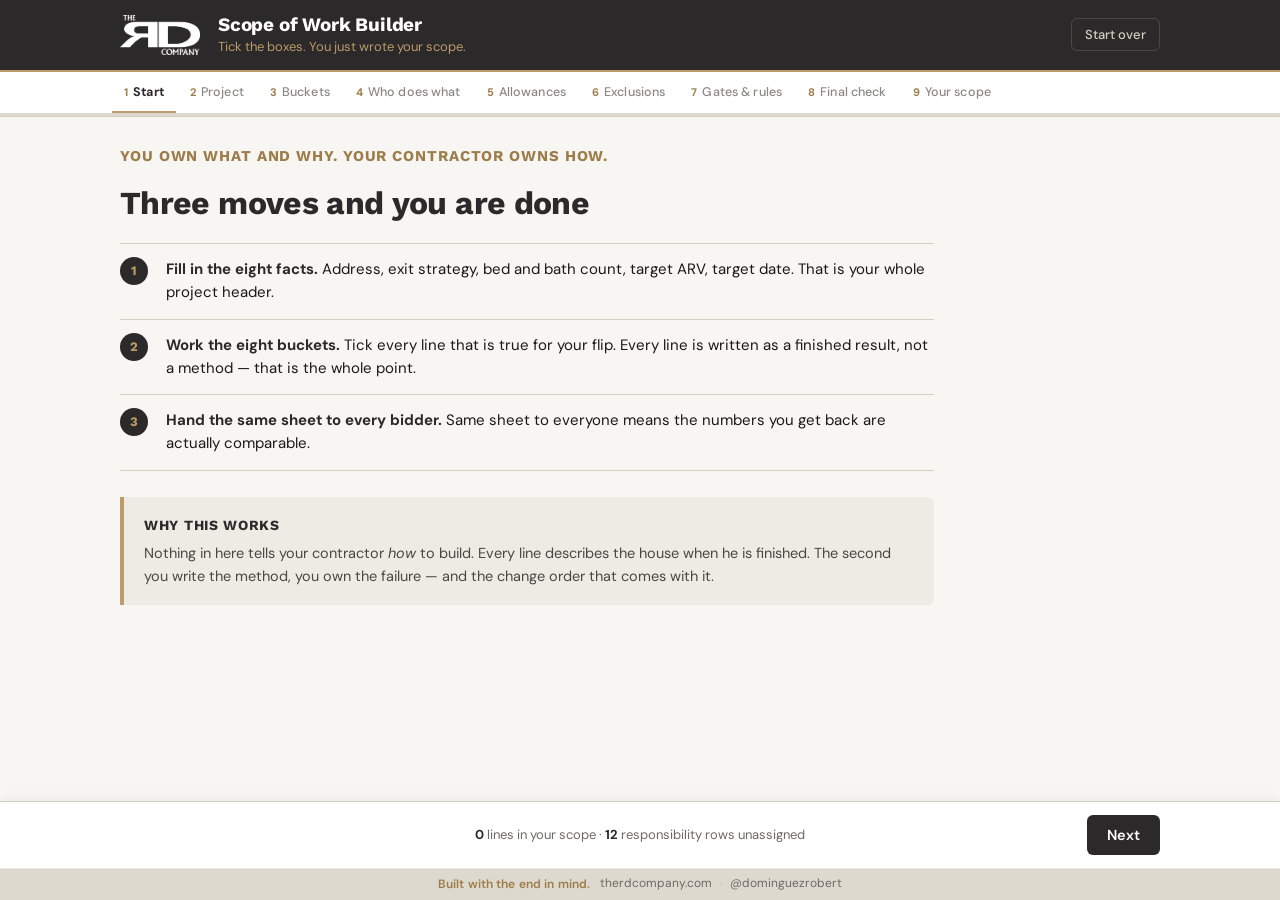
==== standalone.html @ a58441e7 "Scope of Work Builder - free checkbox scoping tool for investors" ====
<!doctype html>
<html lang="en">
<head>
<meta charset="utf-8">
<meta name="viewport" content="width=device-width, initial-scale=1">
<title>Scope of Work Builder — RD Contracting Solutions</title>
<meta name="description" content="Tick the boxes. You just wrote your scope of work. A pocket tool for real estate investors from Robert Dominguez, RD Contracting Solutions, LLC.">
<link rel="icon" href="[data-uri]">
<link rel="preconnect" href="https://fonts.googleapis.com">
<link rel="preconnect" href="https://fonts.gstatic.com" crossorigin>
<link href="https://fonts.googleapis.com/css2?family=DM+Sans:wght@400;500;600;700&family=Work+Sans:wght@600;700&display=swap" rel="stylesheet">
<style>
:root{
  --slate:#2B292A; --tan:#BB9B69; --tan-dk:#9C7D4A; --mortar:#D2D0BF;
  --iron:#1A1918; --lime:#DDD9CE; --conc:#EDEBE4; --paper:#F7F6F2; --white:#fff;
  --f-head:"Work Sans",-apple-system,Segoe UI,sans-serif;
  --f-body:"DM Sans",-apple-system,Segoe UI,sans-serif;
  --shadow:0 1px 2px rgba(43,41,42,.06),0 8px 24px rgba(43,41,42,.06);
}
*{box-sizing:border-box;margin:0;padding:0}
html{-webkit-text-size-adjust:100%}
body{
  font-family:var(--f-body);background:var(--paper);color:var(--iron);
  font-size:16px;line-height:1.55;padding-bottom:118px;
}
button{font-family:inherit;font-size:inherit;cursor:pointer;border:0}

/* ---------- top bar ---------- */
.topbar{background:var(--slate);position:sticky;top:0;z-index:40}
.topbar-in{
  max-width:1080px;margin:0 auto;padding:14px 20px;
  display:flex;align-items:center;gap:18px;
}
.brandmark{height:40px;width:auto;display:block;flex:none}
.topbar-t{flex:1;min-width:0}
.topbar-t h1{
  font-family:var(--f-head);font-weight:700;color:var(--white);
  font-size:19px;line-height:1.2;letter-spacing:-.01em;
}
.topbar-t p{color:var(--tan);font-size:13px;line-height:1.3;margin-top:2px}
.goldrule{height:2px;background:var(--tan)}
.ghost{
  background:transparent;color:var(--mortar);border:1px solid #4a4748;
  padding:7px 13px;border-radius:6px;font-size:13px;font-weight:500;flex:none;
}
.ghost:hover{color:var(--white);border-color:var(--tan)}

/* ---------- step rail ---------- */
.steprail{background:var(--white);border-bottom:1px solid var(--mortar);position:sticky;top:71px;z-index:30}
.steprail-in{
  max-width:1080px;margin:0 auto;padding:0 12px;display:flex;gap:2px;
  overflow-x:auto;scrollbar-width:none;
}
.steprail-in::-webkit-scrollbar{display:none}
.stepbtn{
  background:transparent;color:#8a8783;padding:12px 12px 11px;font-size:12.5px;
  font-weight:500;white-space:nowrap;border-bottom:2px solid transparent;
  letter-spacing:.01em;
}
.stepbtn:hover{color:var(--slate)}
.stepbtn[aria-current="true"]{color:var(--slate);font-weight:700;border-bottom-color:var(--tan)}
.stepbtn .dot{color:var(--tan-dk);font-weight:700;margin-right:5px;font-size:11px}
.stepbtn.done .dot::after{content:"\2713"}
.stepbtn.done .dot span{display:none}
.bar{height:3px;background:var(--lime)}
.bar span{display:block;height:100%;background:var(--tan);width:0;transition:width .28s ease}

/* ---------- layout ---------- */
main{max-width:1080px;margin:0 auto;padding:28px 20px 40px}
.step{display:none}
.step.on{display:block;animation:fade .22s ease}
@keyframes fade{from{opacity:0;transform:translateY(4px)}to{opacity:1;transform:none}}

.stitle{
  font-family:var(--f-head);font-weight:700;font-size:26px;line-height:1.15;
  color:var(--slate);letter-spacing:-.015em;
}
.stitle.mt{margin-top:38px}
.sub{color:#6d6a66;font-size:14.5px;margin:6px 0 20px;max-width:70ch}

/* ---------- step 0 ---------- */
.lede{max-width:74ch}
.rule{
  font-family:var(--f-head);font-weight:700;font-size:15px;color:var(--tan-dk);
  text-transform:uppercase;letter-spacing:.06em;margin-bottom:18px;
}
.lede h2{font-family:var(--f-head);font-weight:700;font-size:32px;color:var(--slate);letter-spacing:-.02em;line-height:1.1}
.howto{list-style:none;counter-reset:h;margin:22px 0 0}
.howto li{
  counter-increment:h;position:relative;padding:14px 0 14px 46px;
  border-top:1px solid var(--mortar);font-size:15px;
}
.howto li:last-child{border-bottom:1px solid var(--mortar)}
.howto li::before{
  content:counter(h);position:absolute;left:0;top:13px;
  width:28px;height:28px;border-radius:50%;background:var(--slate);color:var(--tan);
  font-family:var(--f-head);font-weight:700;font-size:13px;
  display:flex;align-items:center;justify-content:center;
}
.howto strong{color:var(--slate);font-weight:700}
.warnbox{background:var(--conc);border-left:4px solid var(--tan);padding:18px 20px;margin-top:26px;border-radius:0 6px 6px 0}
.warnbox h3{font-family:var(--f-head);font-size:14px;text-transform:uppercase;letter-spacing:.05em;color:var(--slate);margin-bottom:6px}
.warnbox p{font-size:14.5px;color:#4a4744}

/* ---------- fields ---------- */
.fields{display:grid;grid-template-columns:repeat(2,1fr);gap:14px 20px;max-width:760px}
.f{display:flex;flex-direction:column;gap:5px}
.f.wide{grid-column:1/-1}
.f label{font-size:12px;font-weight:600;text-transform:uppercase;letter-spacing:.05em;color:#6d6a66}
.f input,.f select{
  font-family:var(--f-body);font-size:15px;padding:10px 12px;
  border:1px solid var(--mortar);border-radius:6px;background:var(--white);color:var(--iron);
}
.f input:focus,.f select:focus{outline:2px solid var(--tan);outline-offset:-1px;border-color:var(--tan)}

/* ---------- buckets ---------- */
.bkt{background:var(--white);border:1px solid var(--mortar);border-radius:8px;margin-bottom:14px;overflow:hidden;box-shadow:var(--shadow)}
.bkt-h{
  display:flex;align-items:center;gap:12px;width:100%;
  background:var(--slate);color:var(--white);padding:13px 16px;text-align:left;
}
.bkt-h:hover{background:#383637}
.bkt-n{
  font-family:var(--f-head);font-weight:700;font-size:11px;color:var(--slate);
  background:var(--tan);width:24px;height:24px;border-radius:4px;flex:none;
  display:flex;align-items:center;justify-content:center;
}
.bkt-name{font-family:var(--f-head);font-weight:700;font-size:15.5px;flex:1;letter-spacing:-.005em}
.bkt-tally{font-size:12.5px;color:var(--mortar);font-variant-numeric:tabular-nums;flex:none}
.bkt-tally.has{color:var(--tan)}
.chev{color:var(--mortar);flex:none;transition:transform .2s;font-size:11px}
.bkt.open .chev{transform:rotate(180deg)}
.bkt-b{display:none;padding:0}
.bkt.open .bkt-b{display:block}
.bkt-hint{
  font-size:13px;color:var(--tan-dk);padding:11px 16px;background:var(--conc);
  border-bottom:1px solid var(--mortar);
}
.bkt-tools{display:flex;gap:8px;padding:10px 16px;border-bottom:1px solid var(--lime)}
.tinybtn{background:var(--paper);border:1px solid var(--mortar);color:#5f5c58;font-size:12px;font-weight:500;padding:5px 10px;border-radius:5px}
.tinybtn:hover{border-color:var(--tan-dk);color:var(--slate)}

/* ---------- tick rows ---------- */
.tick{
  display:flex;align-items:flex-start;gap:12px;padding:11px 16px;cursor:pointer;
  border-bottom:1px solid var(--lime);font-size:14.5px;line-height:1.45;
}
.tick:last-child{border-bottom:0}
.tick:nth-child(even){background:#faf9f6}
.tick:hover{background:var(--conc)}
.tick input{
  appearance:none;-webkit-appearance:none;flex:none;
  width:19px;height:19px;border:1.5px solid #9d9a95;border-radius:4px;
  background:var(--white);margin-top:1px;cursor:pointer;position:relative;
}
.tick input:checked{background:var(--slate);border-color:var(--slate)}
.tick input:checked::after{
  content:"";position:absolute;left:5px;top:2px;width:6px;height:11px;
  border:solid var(--tan);border-width:0 2px 2px 0;transform:rotate(42deg);
}
.tick input:focus-visible{outline:2px solid var(--tan);outline-offset:2px}
.tick span{flex:1}
.tick input:checked+span{color:var(--slate);font-weight:500}

/* ---------- own lines ---------- */
.own{display:flex;gap:8px;padding:12px 16px;background:var(--conc);border-top:1px solid var(--mortar)}
.own input{
  flex:1;font-family:var(--f-body);font-size:14px;padding:9px 11px;
  border:1px solid var(--mortar);border-radius:5px;background:var(--white);
}
.own input:focus{outline:2px solid var(--tan);outline-offset:-1px}
.own button{background:var(--slate);color:var(--white);font-size:13px;font-weight:600;padding:9px 15px;border-radius:5px}
.own button:hover{background:var(--tan-dk)}
.custom{display:flex;align-items:center;gap:10px;padding:10px 16px;border-bottom:1px solid var(--lime);font-size:14.5px;background:#fdfcfa}
.custom .mark{color:var(--tan-dk);font-weight:700;flex:none}
.custom span{flex:1}
.custom button{background:transparent;color:#a09d98;font-size:16px;line-height:1;padding:4px 8px}
.custom button:hover{color:#a12c7b}

/* ---------- card sections ---------- */
.card{background:var(--white);border:1px solid var(--mortar);border-radius:8px;overflow:hidden;box-shadow:var(--shadow)}
.card+.card{margin-top:14px}

/* responsibility */
.rtable{width:100%;border-collapse:collapse;font-size:14px}
.rtable th{
  background:var(--slate);color:var(--white);font-family:var(--f-head);font-weight:600;
  font-size:11px;text-transform:uppercase;letter-spacing:.05em;padding:10px 8px;text-align:center;
}
.rtable th:first-child{text-align:left;padding-left:16px}
.rtable td{border-bottom:1px solid var(--lime);padding:9px 8px;text-align:center}
.rtable td:first-child{text-align:left;padding-left:16px;line-height:1.4}
.rtable tr:nth-child(even) td{background:#faf9f6}
.rtable tr:hover td{background:var(--conc)}
.rtable input{
  appearance:none;-webkit-appearance:none;width:18px;height:18px;
  border:1.5px solid #9d9a95;border-radius:50%;background:var(--white);cursor:pointer;position:relative;
}
.rtable input:checked{border-color:var(--slate);border-width:5px}
.rtable input:focus-visible{outline:2px solid var(--tan);outline-offset:2px}
.rtable td.unset{box-shadow:inset 3px 0 0 var(--tan)}

/* allowances */
.arow{display:flex;align-items:center;gap:12px;padding:11px 16px;border-bottom:1px solid var(--lime);font-size:14.5px}
.arow:last-child{border-bottom:0}
.arow:nth-child(even){background:#faf9f6}
.arow label{display:flex;align-items:center;gap:12px;flex:1;cursor:pointer}
.arow input[type=checkbox]{
  appearance:none;-webkit-appearance:none;flex:none;width:19px;height:19px;
  border:1.5px solid #9d9a95;border-radius:4px;background:var(--white);cursor:pointer;position:relative;
}
.arow input[type=checkbox]:checked{background:var(--slate);border-color:var(--slate)}
.arow input[type=checkbox]:checked::after{
  content:"";position:absolute;left:5px;top:2px;width:6px;height:11px;
  border:solid var(--tan);border-width:0 2px 2px 0;transform:rotate(42deg);
}
.money{display:flex;align-items:center;gap:4px;flex:none;color:#8a8783;font-size:14px}
.money input{
  width:104px;font-family:var(--f-body);font-size:14px;padding:7px 9px;text-align:right;
  border:1px solid var(--mortar);border-radius:5px;font-variant-numeric:tabular-nums;background:var(--white);
}
.money input:disabled{background:var(--conc);border-color:var(--lime)}
.money input:focus{outline:2px solid var(--tan);outline-offset:-1px}

/* gates */
.grow{display:flex;align-items:center;gap:12px;padding:12px 16px;border-bottom:1px solid var(--lime);font-size:14.5px}
.grow:last-child{border-bottom:0}
.grow:nth-child(even){background:#faf9f6}
.grow label{display:flex;align-items:center;gap:12px;flex:1;cursor:pointer;line-height:1.4}
.gcode{
  font-family:var(--f-head);font-weight:700;font-size:11px;color:var(--white);background:var(--tan-dk);
  padding:3px 7px;border-radius:4px;flex:none;letter-spacing:.03em;
}
.grow input[type=checkbox]{
  appearance:none;-webkit-appearance:none;flex:none;width:19px;height:19px;
  border:1.5px solid #9d9a95;border-radius:4px;background:var(--white);cursor:pointer;position:relative;
}
.grow input[type=checkbox]:checked{background:var(--slate);border-color:var(--slate)}
.grow input[type=checkbox]:checked::after{
  content:"";position:absolute;left:5px;top:2px;width:6px;height:11px;
  border:solid var(--tan);border-width:0 2px 2px 0;transform:rotate(42deg);
}
.pct{display:flex;align-items:center;gap:4px;flex:none;color:#8a8783;font-size:14px}
.pct input{
  width:62px;font-family:var(--f-body);font-size:14px;padding:7px 9px;text-align:right;
  border:1px solid var(--mortar);border-radius:5px;font-variant-numeric:tabular-nums;background:var(--white);
}
.pct input:disabled{background:var(--conc);border-color:var(--lime)}
.pct input:focus{outline:2px solid var(--tan);outline-offset:-1px}
.pcttotal{
  display:flex;justify-content:space-between;align-items:center;
  background:var(--slate);color:var(--white);padding:12px 16px;font-size:14px;
}
.pcttotal b{font-family:var(--f-head);font-size:17px;color:var(--tan);font-variant-numeric:tabular-nums}
.pcttotal.bad b{color:#E39A9A}

/* selfcheck */
.sc{display:flex;gap:14px;padding:14px 16px;border-bottom:1px solid var(--lime);cursor:pointer;font-size:14.5px;line-height:1.45}
.sc:last-child{border-bottom:0}
.sc:nth-child(even){background:#faf9f6}
.sc:hover{background:var(--conc)}
.sc input{
  appearance:none;-webkit-appearance:none;flex:none;width:19px;height:19px;margin-top:1px;
  border:1.5px solid #9d9a95;border-radius:4px;background:var(--white);cursor:pointer;position:relative;
}
.sc input:checked{background:var(--slate);border-color:var(--slate)}
.sc input:checked::after{
  content:"";position:absolute;left:5px;top:2px;width:6px;height:11px;
  border:solid var(--tan);border-width:0 2px 2px 0;transform:rotate(42deg);
}
.sc .num{font-family:var(--f-head);font-weight:700;color:var(--tan-dk);flex:none;width:14px}

/* hint strip */
.hintstrip{background:var(--conc);border-left:4px solid var(--tan-dk);padding:13px 16px;font-size:14px;color:#4a4744;margin-bottom:18px;border-radius:0 6px 6px 0;max-width:80ch}

/* ---------- output ---------- */
.actions{display:flex;flex-wrap:wrap;gap:10px;align-items:center;margin-bottom:22px}
.primary{background:var(--slate);color:var(--white);font-weight:600;font-size:14.5px;padding:11px 20px;border-radius:6px}
.primary:hover{background:var(--tan-dk)}
.secondary{background:var(--white);color:var(--slate);border:1px solid var(--mortar);font-weight:600;font-size:14.5px;padding:11px 18px;border-radius:6px}
.secondary:hover{border-color:var(--tan-dk)}
.copied{color:var(--tan-dk);font-size:13.5px;font-weight:600}
.output{
  background:var(--white);border:1px solid var(--mortar);border-radius:8px;
  padding:34px 38px;box-shadow:var(--shadow);
}
.output h3{
  font-family:var(--f-head);font-weight:700;font-size:12px;text-transform:uppercase;
  letter-spacing:.07em;color:var(--white);background:var(--slate);
  padding:8px 12px;margin:30px 0 12px;border-radius:4px;
}
.output h3:first-child{margin-top:0}
.output h4{font-family:var(--f-head);font-weight:700;font-size:14px;color:var(--tan-dk);margin:18px 0 6px;letter-spacing:.01em}
.output ul{list-style:none;margin:0}
.output li{padding:5px 0 5px 20px;position:relative;font-size:14.5px;line-height:1.5;border-bottom:1px solid var(--conc)}
.output li::before{content:"\2713";position:absolute;left:0;color:var(--tan-dk);font-weight:700;font-size:12px}
.output .meta{display:grid;grid-template-columns:repeat(2,1fr);gap:6px 24px}
.output .meta div{font-size:14.5px;padding:5px 0;border-bottom:1px solid var(--conc)}
.output .meta b{color:#6d6a66;font-weight:600;font-size:12px;text-transform:uppercase;letter-spacing:.04em;display:block}
.output .empty{color:#a09d98;font-style:normal;font-size:14px;padding:6px 0}
.docfoot{margin-top:34px;padding-top:14px;border-top:1px solid var(--mortar);font-size:12px;color:#8a8783;text-align:center}
.docfoot .tag{font-family:var(--f-head);font-weight:700;color:var(--slate);font-size:13px;display:block;margin-bottom:4px}

/* coaching block on the finished scope */
.doccta{
  margin-top:18px;padding:14px 16px;background:var(--conc);border-radius:6px;
  display:flex;align-items:center;gap:14px;
}
.doccta img{width:74px;height:74px;flex:0 0 74px;display:block}
.doccta-t{display:flex;flex-direction:column;gap:2px;min-width:0}
.doccta-t b{font-family:var(--f-head);font-size:13px;color:var(--slate)}
.doccta-t span{font-size:11.5px;color:#6d6a66;line-height:1.4}

/* ---------- nav ---------- */
.navbar{
  position:fixed;bottom:0;left:0;right:0;background:var(--white);
  border-top:1px solid var(--mortar);z-index:40;box-shadow:0 -2px 12px rgba(43,41,42,.06);
}
.navbar-in{max-width:1080px;margin:0 auto;padding:12px 20px;display:flex;align-items:center;gap:14px}
.count{flex:1;text-align:center;font-size:13px;color:#6d6a66;font-variant-numeric:tabular-nums}
.count b{color:var(--slate);font-weight:700}

/* quiet coaching call-to-action strip */
.ctabar{border-top:1px solid var(--conc);background:var(--lime)}
.ctabar-in{
  max-width:1080px;margin:0 auto;padding:7px 20px;
  display:flex;align-items:center;justify-content:center;gap:10px;
  font-size:12px;line-height:1.3;
}
.cta-tag{color:var(--tan-dk);font-weight:600;letter-spacing:.01em}
.cta-links{display:flex;align-items:center;gap:8px;white-space:nowrap}
.cta-links a{color:#6d6a66;text-decoration:none;border-bottom:1px solid transparent;transition:color .15s,border-color .15s}
.cta-links a:hover,.cta-links a:focus-visible{color:var(--slate);border-bottom-color:var(--tan)}
.cta-dot{color:#b3b0aa}

/* ---------- mobile ---------- */
@media(max-width:720px){
  body{font-size:15px;padding-bottom:126px}
  .ctabar-in{flex-direction:column;gap:2px;padding:6px 14px;font-size:11.5px;text-align:center}
  .cta-links{gap:7px}
  .topbar-in{padding:11px 14px;gap:12px}
  .brandmark{height:32px}
  .topbar-t h1{font-size:16px}
  .topbar-t p{font-size:11.5px}
  .ghost{padding:6px 10px;font-size:12px}
  .steprail{top:60px}
  main{padding:20px 14px 32px}
  .stitle{font-size:21px}
  .lede h2{font-size:24px}
  .fields{grid-template-columns:1fr}
  .output{padding:20px 18px}
  .output .meta{grid-template-columns:1fr}
  .arow,.grow{flex-wrap:wrap}
  .money,.pct{margin-left:31px}
  .rtable{font-size:13px}
  .rtable th{font-size:10px;padding:8px 4px}
  .rtable th:first-child,.rtable td:first-child{padding-left:12px}
  .rtable td{padding:8px 4px}
  .navbar-in{padding:10px 14px}
  .primary,.secondary{padding:11px 16px;font-size:14px}
}

/* ---------- print ---------- */
#printdoc{display:none}
@media print{
  @page{size:letter;margin:0.6in 0.7in}
  body{background:#fff;padding:0;font-size:10.5pt}
  .topbar,.steprail,.navbar,main{display:none!important}
  #printdoc{display:block}
  .p-head{background:var(--slate)!important;-webkit-print-color-adjust:exact;print-color-adjust:exact;padding:12pt;text-align:center}
  .p-head img{height:34pt}
  .p-rule{height:2pt;background:var(--tan)!important;-webkit-print-color-adjust:exact;print-color-adjust:exact;margin-bottom:14pt}
  #printdoc h1{font-family:var(--f-head);font-size:19pt;color:var(--slate);letter-spacing:-.01em}
  #printdoc .p-sub{color:var(--tan-dk);font-size:10pt;margin-bottom:2pt}
  #printdoc .p-rulel{font-family:var(--f-head);font-size:9.5pt;color:var(--slate);font-weight:700;margin-bottom:12pt}
  #printdoc h3{
    background:var(--slate)!important;color:#fff!important;-webkit-print-color-adjust:exact;print-color-adjust:exact;
    font-family:var(--f-head);font-size:9.5pt;text-transform:uppercase;letter-spacing:.06em;
    padding:5pt 8pt;margin:14pt 0 7pt;page-break-after:avoid;break-after:avoid;
  }
  #printdoc h4{font-family:var(--f-head);font-size:10pt;color:var(--tan-dk);margin:9pt 0 3pt;page-break-after:avoid;break-after:avoid}
  #printdoc ul{list-style:none;margin:0}
  #printdoc li{padding:2.4pt 0 2.4pt 13pt;position:relative;font-size:10pt;line-height:1.4;border-bottom:.5pt solid var(--conc);page-break-inside:avoid;break-inside:avoid}
  #printdoc li::before{content:"\2713";position:absolute;left:0;color:var(--tan-dk);font-weight:700;font-size:8.5pt}
  #printdoc .meta{display:grid;grid-template-columns:1fr 1fr;gap:2pt 18pt}
  #printdoc .meta div{font-size:10pt;padding:2.4pt 0;border-bottom:.5pt solid var(--conc)}
  #printdoc .meta b{color:#6d6a66;font-weight:600;font-size:8pt;text-transform:uppercase;letter-spacing:.04em;display:block}
  #printdoc .empty{color:#8a8783;font-size:9.5pt}
  #printdoc .respout li em{font-size:8pt}
  #printdoc .docfoot{margin-top:18pt;padding-top:7pt;border-top:.5pt solid var(--mortar);font-size:8.5pt;color:#6d6a66;text-align:center}
  #printdoc .docfoot .tag{font-family:var(--f-head);font-weight:700;color:var(--slate);font-size:10pt;display:block;margin-bottom:2pt}
  #printdoc .doccta{
    margin-top:10pt;padding:8pt 10pt;background:var(--conc)!important;
    -webkit-print-color-adjust:exact;print-color-adjust:exact;border-radius:3pt;
    display:flex;align-items:center;gap:10pt;page-break-inside:avoid;break-inside:avoid;
  }
  #printdoc .doccta img{width:52pt;height:52pt;flex:0 0 52pt}
  #printdoc .doccta-t b{font-family:var(--f-head);font-size:9.5pt;color:var(--slate);display:block}
  #printdoc .doccta-t span{font-size:8pt;color:#6d6a66;display:block;line-height:1.35}
}

/* responsibility in assembled output */
.output .respout li,#printdoc .respout li{display:flex;gap:14px;align-items:baseline}
.output .respout li::before,#printdoc .respout li::before{content:"\2022"}
.output .respout li em,#printdoc .respout li em{
  margin-left:auto;font-style:normal;font-family:var(--f-head);font-weight:700;
  font-size:11px;letter-spacing:.05em;color:var(--tan-dk);flex:none;
}
.output .respout li.na em,#printdoc .respout li.na em{color:#A12C7B}

</style>
</head>
<body>

<header class="topbar">
  <div class="topbar-in">
    <img class="brandmark" src="[data-uri]" alt="The RD Company">
    <div class="topbar-t">
      <h1>Scope of Work Builder</h1>
      <p>Tick the boxes. You just wrote your scope.</p>
    </div>
    <button class="ghost" id="btn-reset" type="button" data-testid="button-reset">Start over</button>
  </div>
  <div class="goldrule"></div>
</header>

<nav class="steprail" aria-label="Steps">
  <div class="steprail-in" id="steprail"></div>
  <div class="bar"><span id="barfill"></span></div>
</nav>

<main id="main">

  <!-- STEP 0 -->
  <section class="step" data-step="0">
    <div class="lede">
      <p class="rule" id="the-rule"></p>
      <h2>Three moves and you are done</h2>
      <ol class="howto">
        <li><strong>Fill in the eight facts.</strong> Address, exit strategy, bed and bath count, target ARV, target date. That is your whole project header.</li>
        <li><strong>Work the eight buckets.</strong> Tick every line that is true for your flip. Every line is written as a finished result, not a method — that is the whole point.</li>
        <li><strong>Hand the same sheet to every bidder.</strong> Same sheet to everyone means the numbers you get back are actually comparable.</li>
      </ol>
      <div class="warnbox">
        <h3>Why this works</h3>
        <p>Nothing in here tells your contractor <em>how</em> to build. Every line describes the house when he is finished. The second you write the method, you own the failure — and the change order that comes with it.</p>
      </div>
    </div>
  </section>

  <!-- STEP 1 -->
  <section class="step" data-step="1">
    <h2 class="stitle">Your project</h2>
    <p class="sub">Eight facts. This is the header every bidder reads first.</p>
    <div class="fields" id="fields"></div>
  </section>

  <!-- STEP 2 -->
  <section class="step" data-step="2">
    <h2 class="stitle">The eight buckets</h2>
    <p class="sub">Tick every line that is true for your flip. Skip what does not apply. Add your own at the bottom of any bucket.</p>
    <div id="buckets"></div>
  </section>

  <!-- STEP 3 -->
  <section class="step" data-step="3">
    <h2 class="stitle">Who does what</h2>
    <p class="sub" id="resp-hint"></p>
    <div id="resp"></div>
  </section>

  <!-- STEP 4 -->
  <section class="step" data-step="4">
    <h2 class="stitle">Allowances</h2>
    <p class="sub" id="allow-hint"></p>
    <div id="allow"></div>
  </section>

  <!-- STEP 5 -->
  <section class="step" data-step="5">
    <h2 class="stitle">Your exclusions</h2>
    <p class="sub" id="excl-hint"></p>
    <div id="excl"></div>
  </section>

  <!-- STEP 6 -->
  <section class="step" data-step="6">
    <h2 class="stitle">Money gates</h2>
    <p class="sub" id="gate-hint"></p>
    <div id="gates"></div>
    <h2 class="stitle mt">The rules</h2>
    <p class="sub" id="rule-hint"></p>
    <div id="rules"></div>
  </section>

  <!-- STEP 7 -->
  <section class="step" data-step="7">
    <h2 class="stitle">Before you send this</h2>
    <p class="sub">Seven ways a scope of work loses money. Clear all seven before it leaves your desk.</p>
    <div id="selfcheck"></div>
  </section>

  <!-- STEP 8 -->
  <section class="step" data-step="8">
    <h2 class="stitle">Your scope of work</h2>
    <p class="sub">This is what you built. Print it, copy it, or download it — then send the same one to every bidder.</p>
    <div class="actions">
      <button class="primary" id="btn-print" type="button" data-testid="button-print">Print / Save as PDF</button>
      <button class="secondary" id="btn-copy" type="button" data-testid="button-copy">Copy text</button>
      <button class="secondary" id="btn-dl" type="button" data-testid="button-download">Download .txt</button>
      <span class="copied" id="copied" hidden>Copied</span>
    </div>
    <div id="output" class="output" data-testid="text-output"></div>
  </section>

</main>

<footer class="navbar">
  <div class="navbar-in">
    <button class="secondary" id="btn-back" type="button" data-testid="button-back">Back</button>
    <span class="count" id="count"></span>
    <button class="primary" id="btn-next" type="button" data-testid="button-next">Next</button>
  </div>
  <div class="ctabar">
    <div class="ctabar-in">
      <span class="cta-tag">Built with the end in mind.</span>
      <span class="cta-links">
        <a href="https://www.therdcompany.com" target="_blank" rel="noopener noreferrer" data-testid="link-website">therdcompany.com</a>
        <span class="cta-dot">&middot;</span>
        <a href="https://www.instagram.com/dominguezrobert" target="_blank" rel="noopener noreferrer" data-testid="link-instagram">@dominguezrobert</a>
      </span>
    </div>
  </div>
</footer>

<!-- print-only document -->
<div id="printdoc" aria-hidden="true"></div>

<script>
window.RD_CONTENT = {
  "brand": {
    "company": "RD Contracting Solutions, LLC",
    "license": "GC-LICENSE #0465440426",
    "owner": "Robert Dominguez",
    "tagline": "Define the finished house. Not the way to build it.",
    "rule": "You own WHAT and WHY. Your contractor owns HOW.",
    "web": "therdcompany.com",
    "social": "@dominguezrobert"
  },
  "project_fields": [
    {
      "id": "address",
      "label": "Property address",
      "placeholder": "Street, city, state, ZIP"
    },
    {
      "id": "owner",
      "label": "Owner / investor",
      "placeholder": "Your name or entity"
    },
    {
      "id": "exit",
      "label": "Exit strategy",
      "type": "select",
      "options": [
        "Flip / resale",
        "Rental hold",
        "BRRRR — refinance and hold",
        "Owner occupy",
        "Wholesale / assign"
      ]
    },
    {
      "id": "beds",
      "label": "Bedrooms when finished",
      "placeholder": "3"
    },
    {
      "id": "baths",
      "label": "Bathrooms when finished",
      "placeholder": "2"
    },
    {
      "id": "sqft",
      "label": "Finished square footage",
      "placeholder": "1,100"
    },
    {
      "id": "arv",
      "label": "Target ARV",
      "placeholder": "$"
    },
    {
      "id": "date",
      "label": "Target completion date",
      "placeholder": "MM/DD/YYYY"
    }
  ],
  "buckets": [
    {
      "n": 1,
      "name": "Demo & Dumpster",
      "hint": "State what must be gone and what condition the space is left in. Not how it comes out. RD reference: junk-out and haul-off on a full gut runs real money — budget it as its own line, never as a rounding error.",
      "lines": [
        "All flooring removed down to bare subfloor; subfloor left clean, dry, and sound",
        "All existing kitchen cabinets, counters, and appliances removed and hauled off",
        "All bathroom fixtures, vanities, and tile removed to bare stud and subfloor",
        "Interior walls scheduled for removal are gone and the openings are framed ready",
        "All ceiling material removed; ceiling joists left exposed and clean",
        "All interior doors, trim, and casing removed",
        "Utilities disconnected or protected before demo starts",
        "Structural issues found during demo are photographed and reported the same day",
        "All debris hauled off site; no debris stored on the lot overnight",
        "Site left broom clean and walkable at the end of every work day",
        "Existing HVAC equipment, ductwork, and line sets removed",
        "Exterior siding removed to sheathing where noted; sheathing left dry and sound",
        "All abandoned wiring, plumbing, and gas lines removed back to source",
        "Dumpster on site for the full duration; contractor pulls and swaps as needed"
      ]
    },
    {
      "n": 2,
      "name": "Exterior",
      "hint": "State the finished material, the coverage, and the warranty. Not the install method. RD range reference on a 3/2: roof w/ repairs $10k-$25k · vinyl siding $6k-$30k · siding replacement $3-$15/SF · windows $300-$1,000 each · windows and doors package $8k-$25k · exterior paint $5k-$18k · decks and porches $5k-$30k.",
      "lines": [
        "Roof is new, watertight, and delivered with a manufacturer warranty in writing",
        "Roof decking replaced anywhere it is soft, rotted, or delaminated",
        "New drip edge, valley flashing, and pipe boots throughout",
        "All siding is uniform in profile and color across every elevation, no patchwork",
        "All exterior wood is primed and painted with no bare wood left anywhere",
        "All windows operate, lock, and are sealed weathertight",
        "Exterior doors are new, weatherstripped, keyed alike, and locking",
        "Gutters and downspouts installed and discharging a minimum of 5 feet from the foundation",
        "Grade slopes away from the foundation on all four sides",
        "Porch and deck framing, decking, and rails are structurally sound and code compliant",
        "Driveway and walkways are safe, level, and free of trip hazards",
        "Yard is cleared, graded, and left with established ground cover",
        "Exterior lighting works at every entry door",
        "Address numbers installed and visible from the street",
        "Crawlspace or basement is dry, sealed, and access is secured",
        "All exterior penetrations are sealed, flashed, and rodent proof",
        "Exterior color and finish scheme is written down and matched on every elevation"
      ]
    },
    {
      "n": 3,
      "name": "MEPs — Mechanical / Electrical / Plumbing",
      "hint": "State the required pass: inspected and approved to final. Not the routing or the conduit type. RD range reference on a 3/2: rewire w/ panel $6,355-$15,365 · panel swap alone $500-$2,000 · standard HVAC 2-3 ton $6k-$12k · older home HVAC w/ ductwork $8k-$18k · plumbing repairs $500-$5,000 · insulation whole house $3k-$10k.",
      "lines": [
        "Electrical service and panel are adequate for the finished house and pass inspection",
        "All electrical work is permitted, inspected, and approved to final by the AHJ",
        "Every room has code compliant receptacle spacing, switching, and lighting",
        "GFCI and AFCI protection is in place everywhere code requires it",
        "Smoke and CO detectors installed and interconnected per code",
        "All knob and tube, aluminum, or damaged wiring is removed and replaced",
        "Plumbing supply lines are new throughout and hold a 15 minute pressure test at 80 to 100 psi",
        "Static water pressure at the fixtures is under 80 psi at final",
        "Drain, waste, and vent system is code compliant and passes inspection",
        "Water heater is new, correctly sized, and permitted",
        "Every fixture drains, holds pressure, and has no leaks at final walk",
        "Main sewer line is camera inspected and the footage is delivered to Owner",
        "HVAC system is sized by load calculation, not by rule of thumb, and the calculation is delivered",
        "HVAC heats and cools every room to within 2 degrees of the thermostat setpoint",
        "All ductwork is sealed, insulated, and delivers measured airflow to every register",
        "Bath and kitchen exhaust vents terminate outside the building, never in an attic or crawl",
        "Bath exhaust duct in any concealed space is 30 gauge rigid galvanized, not flex, sealed with UL 181 foil tape",
        "Every sub fireblocks the penetrations his own work creates, per R302.11 and R718.2.2 through R718.2.7, with fire rated material at rough-in",
        "Studs and top plates over-drilled past 50 percent are protected with stud shoes or reinforcement plates",
        "An access panel is provided at every concealed slip-joint connection, per P405.9",
        "Gas piping is pressure tested and permitted where gas is present",
        "All MEP rough-in passes inspection before any insulation or drywall goes up",
        "All permits are closed out and copies delivered to Owner"
      ]
    },
    {
      "n": 4,
      "name": "Framing & Drywall",
      "hint": "State the finish level and the result — level, square, ready for paint. Not the fastener schedule. RD range reference on a 3/2: framing new build $10k-$30k · structural repairs on an old house $3k-$50k+ · drywall over plaster $12k-$25k. RD drywall target is roughly $27 per sheet installed — above $35 a sheet, push back.",
      "lines": [
        "All structural repairs are engineered where required and the stamped plan is delivered",
        "Floor system is level, solid, and free of bounce and squeaks",
        "All rot, termite, and water damaged framing is removed and replaced",
        "Walls are plumb, square, and true; no visible bows or waves after finish",
        "All new openings are headed and supported per code",
        "Subfloor is flat and sound with no soft spots or deflection",
        "Insulation meets or exceeds code R value in walls, ceiling, and floor",
        "All exterior wall and ceiling penetrations are air sealed before insulation",
        "Concealed spaces, soffits, tray ceiling perimeters, stairwells, and any vertical run over 10 feet are fireblocked",
        "Fireblocking stays visible and uncovered until the inspector has signed off on it",
        "Drywall is hung, taped, and finished to a smooth Level 4 finish ready for paint",
        "Ceilings are finished flat and consistent throughout, no texture mismatch",
        "All corners are straight and true with no visible tape lines or seams",
        "Existing plaster or drywall that stays is repaired to match the new finish",
        "Attic access is provided, insulated, and weatherstripped",
        "All framing passes inspection before close-in"
      ]
    },
    {
      "n": 5,
      "name": "Kitchen",
      "hint": "Set cabinets, counters, appliances, and finishes by allowance — not by brand, unless the brand drives your ARV. RD reference: on a real build the cabinetry package ran $7,700, countertops and sinks $5,800, tile backsplash $1,200. Owner picks; contractor orders.",
      "lines": [
        "Kitchen layout is functional with code compliant clearances at every appliance and walkway",
        "New cabinets installed level, plumb, secured to framing, with all doors and drawers adjusted",
        "Counters are templated, fabricated, and installed with finished edges and sealed seams",
        "Sink and faucet are installed, sealed, and leak free",
        "Garbage disposal installed and working with switch in a code compliant location",
        "Dishwasher installed, plumbed, and with a high loop or air gap per code",
        "Range or cooktop installed with vented hood terminating outside",
        "Refrigerator space is correctly sized with water line installed and shutoff accessible",
        "Microwave installed and secured per manufacturer instructions",
        "Backsplash installed, grouted, and sealed",
        "All countertop appliance outlets are GFCI protected and code compliant in spacing",
        "Under cabinet or task lighting installed and switched",
        "Flooring runs continuous under the appliances with no visible gaps or transitions",
        "All cabinet hardware installed, aligned, and tight",
        "All appliances are new, matching finish, and delivered with warranty paperwork",
        "Every selection is recorded by name, model, color, and finish before anything is ordered"
      ]
    },
    {
      "n": 6,
      "name": "Baths",
      "hint": "State the finished result and the waterproofing standard. The method behind the tile is his problem. RD range reference: tile and bath finishes run $5k-$25k per bathroom. Standard RD split — plumber furnishes valves and the water heater, Owner furnishes toilets, vanities, mirrors, and faucets.",
      "lines": [
        "Every bath is fully functional with hot water, working drains, and no leaks",
        "Shower and tub areas are waterproofed and pass a water test before tile",
        "Tile is installed level, with consistent grout lines, and fully sealed",
        "Tub surrounds and walk-in showers are tiled full height to the ceiling",
        "Vanity installed level and secured with sealed countertop and backsplash",
        "Toilet set on a new flange with a new wax ring and secured, no rock",
        "Exhaust fan installed in every bath and vented to the exterior",
        "All bath outlets are GFCI protected",
        "Mirrors, lighting, and accessories installed at consistent heights throughout",
        "Shower door or enclosure installed square, sealed, and operating smoothly",
        "Floor is level with no soft spots and slopes correctly to the shower drain",
        "All valves and trim match in finish across the whole bathroom",
        "A 12 inch access panel is cut in at every concealed tub or shower slip-joint",
        "New bath added is permitted, inspected, and closed out"
      ]
    },
    {
      "n": 7,
      "name": "Flooring & Paint",
      "hint": "State coverage, uniformity, and transitions. Sheen and color you can name — technique you cannot. RD range reference on a 3/2: flooring whole house $5k-$25k · interior paint $4k-$12k · exterior paint $5k-$18k. LVP wear layer is a budget decision — 12 mil for a rental tier, 20 mil for a resale tier. RD pays around $1.20/SF LVP install labor; interior paint above $3.00/SF gets renegotiated.",
      "lines": [
        "Flooring is continuous and uniform throughout the main living areas with no color breaks",
        "LVP wear layer is stated in mils and is the same product in every room",
        "Subfloor is prepped flat and clean before any flooring is installed",
        "All transitions between rooms and materials are finished with matching trim",
        "Flooring runs into closets and under all appliances",
        "No squeaks, gaps, hollow spots, or lifted edges at final walk",
        "All interior walls, ceilings, trim, doors, windows, and closets are primed and painted to full uniform coverage",
        "No flashing, roller marks, holidays, or lap lines visible in normal daylight",
        "All nail holes, dents, and seams are filled and sanded before paint",
        "Trim and door paint lines are cut sharp with no bleed onto walls",
        "All interior doors are hung, latched, and swing without rubbing or sticking",
        "Baseboard, casing, and shoe mold installed continuous with tight mitered joints",
        "Closet shelving and rods installed and secure",
        "Paint colors, sheens, and product numbers are recorded and one touch-up kit is left on site",
        "All hardware, plates, and covers installed and aligned"
      ]
    },
    {
      "n": 8,
      "name": "Punch + Contingency",
      "hint": "State the walk-through standard and the rule for using contingency. Do not list defects you have not seen yet. RD standard: done means Certificate of Occupancy plus passed final inspection plus signed lien release — not 'it looks finished.' Carry 10 percent contingency.",
      "lines": [
        "House is professionally cleaned inside and out, move-in ready",
        "All windows and glass are cleaned and free of labels, paint, and overspray",
        "Every door, drawer, window, switch, outlet, and fixture is tested and works at final walk",
        "Owner walk-through happens before final payment and the punch list is written and signed",
        "All punch items are completed within 10 days of the walk-through",
        "Final payment is due 14 days after completion, with the punch list finished",
        "All warranties, manuals, and closeout documents are delivered to Owner",
        "All permits are finaled and copies delivered to Owner",
        "Lien releases from the contractor and every sub are delivered before final payment",
        "All keys, remotes, openers, and access codes are delivered to Owner",
        "Photos of completed work are delivered with the closeout package",
        "Contingency is Owner controlled and released only by signed change order",
        "Contingency is for unknown conditions found during the work, not for scope the contractor forgot to bid",
        "Any leftover material purchased with project funds stays with the property"
      ]
    }
  ],
  "responsibility": {
    "hint": "Every unmarked row is unfunded work. Mark all twelve. RD default: contractor pulls permits and gets reimbursed; Owner furnishes toilets, vanities, mirrors, light fixtures, fans, and faucets; the plumber furnishes shower valves and the water heater.",
    "options": [
      "Owner",
      "Contractor",
      "Sub",
      "TBD"
    ],
    "items": [
      "Pull the building permit and pay the permit fees",
      "Hire and pay the engineer if engineering is required",
      "Order and pay for utility work, meters, temporary power, and disconnects",
      "Select and approve every finish material before it is ordered",
      "Furnish toilets, vanities, mirrors, light fixtures, fans, and faucets",
      "Furnish rough-in fixtures — shower valves, water heater, and equipment",
      "Dumpster, portable toilet, and jobsite trash-out",
      "Site security, lockbox, and locking the house each night",
      "Schedule all inspections and meet the inspector",
      "Order and pay for termite, sewer scope, or specialty inspections",
      "Landscaping, final grade, and yard cleanup",
      "Final cleaning before listing or move-in"
    ]
  },
  "allowances": {
    "hint": "An allowance is only real if it has all five: a dollar amount, exactly what it covers including tax and freight and labor, a selection deadline, an overage rule, and an underage rule. Missing one makes it a blank check. RD requires an allowance reconciliation at every draw showing budgeted versus actual, line by line.",
    "items": [
      "Cabinetry package",
      "Countertops and sinks",
      "Tile and backsplash",
      "Plumbing and electrical fixture package",
      "Appliances",
      "Flooring material",
      "Interior doors",
      "Exterior doors",
      "Closet shelving",
      "Windows",
      "Roofing material",
      "Unknown foundation or structural repair"
    ]
  },
  "exclusions": {
    "hint": "Write your exclusions first. Whatever you leave silent, his fine print decides. RD writes exclusions as a plain list on the face of the scope, not buried in terms.",
    "lines": [
      "Anything not written in this scope of work is not included",
      "No verbal additions, promises, or side agreements are part of this scope",
      "Contractor's own exclusions are not binding unless the Owner initials them",
      "Asbestos, lead, and mold abatement are excluded unless separately scoped and priced",
      "Structural work beyond what is shown requires engineering and a signed change order",
      "Well drilling, septic, and temporary power pole are excluded unless separately scoped",
      "Utility upgrades or new service beyond the existing service are excluded",
      "Owner-furnished equipment is excluded; contractor provides the rough-in and framed opening only",
      "Appliance package is excluded unless added by change order",
      "Off-site improvements, sidewalks, and right-of-way work are excluded",
      "Permit and impact fees are not part of the contract price",
      "Any material substitution requires written Owner approval before ordering",
      "Landscaping and fencing beyond the defined areas are excluded"
    ]
  },
  "gates": {
    "hint": "Never fund a gate that has not been inspected. This is the RD seven-draw structure — 20 / 15 / 15 / 15 / 15 / 15 / 5. Tick the gates you will hold money at and set the percentage.",
    "items": [
      {
        "id": "D1",
        "label": "Mobilization, permit, and slab or foundation complete — 20 percent"
      },
      {
        "id": "D2",
        "label": "Framing complete, walls and roof standing — 15 percent"
      },
      {
        "id": "D3",
        "label": "Dried in — roof, siding, windows and doors installed — 15 percent"
      },
      {
        "id": "D4",
        "label": "Rough-ins complete, all MEP inspections passed — 15 percent"
      },
      {
        "id": "D5",
        "label": "Drywall, cabinets, and flooring complete — 15 percent"
      },
      {
        "id": "D6",
        "label": "Interior finish complete and punch list written — 15 percent"
      },
      {
        "id": "D7",
        "label": "Final holdback — CO issued, final inspection passed, signed lien release — 5 percent"
      }
    ]
  },
  "rules": {
    "hint": "The rules that stop most of the bleeding. Tick the ones going in your scope. These are the RD Contractor Communication Code, written down.",
    "lines": [
      "Clear scope of work first — written, signed, and dated before anyone swings a hammer",
      "One point of contact on each side. Nobody else gives direction.",
      "Update meetings are pre-scheduled — daily, weekly, or by milestone. Pick one and hold it.",
      "Every change order is written and signed by both parties before the work starts. No verbal agreements. Ever.",
      "Payment only on work completed and in place. Never front-loaded.",
      "Minimum 15 days between draw requests",
      "Every draw requires a lien waiver from the contractor and every supplier and sub",
      "Change order markup is set here, up front, as a fixed percentage of cost",
      "Every change order states its schedule impact in days",
      "Allowance overage is presented in writing before the purchase and processed as a change order",
      "Bids come back as one number per bucket. No ranges.",
      "Every bidder attaches license, GL and workers comp certificates, and three references",
      "Retainage is held until final and released only at the last draw"
    ]
  },
  "selfcheck": [
    "Priced in ranges? Pick one number. A range is his to interpret and your lender's to refuse.",
    "Named a product instead of a result? If you specified it, you own the red tag.",
    "Used the word allowance without all five elements? That is a blank check.",
    "Wrote sequencing as a recommendation, or buried it after the price? Make it contractual.",
    "Left a responsibility row unmarked? Unassigned work is unfunded work.",
    "Skipped your own exclusions? His fine print wins by default.",
    "Wrong altitude — too detailed where you have no authority, too vague where you have all of it?"
  ]
};

</script>
<script>
/* RD Scope of Work Builder — no storage, no backend, no dependencies. */
(function () {
  'use strict';

  var C = window.RD_CONTENT;
  var B = C.brand;

  // in-memory state only (storage APIs are unavailable in sandboxed frames)
  var S = {
    step: 0,
    fields: {},
    ticks: {},      // "b0-3" -> true
    custom: {},     // "b0" -> [strings]
    resp: {},       // item index -> option string
    allow: {},      // index -> {on:bool, amt:string}
    excl: {},       // index -> true
    gates: {},      // index -> {on:bool, pct:string}
    rules: {},      // index -> true
    check: {}       // index -> true
  };

  var STEPS = ['Start', 'Project', 'Buckets', 'Who does what', 'Allowances',
    'Exclusions', 'Gates & rules', 'Final check', 'Your scope'];

  var $ = function (s) { return document.querySelector(s); };
  var esc = function (t) {
    return String(t == null ? '' : t)
      .replace(/&/g, '&amp;').replace(/</g, '&lt;').replace(/>/g, '&gt;');
  };
  var el = function (tag, cls, html) {
    var n = document.createElement(tag);
    if (cls) n.className = cls;
    if (html != null) n.innerHTML = html;
    return n;
  };

  /* ---------------------------------------------------------------- build */

  $('#the-rule').textContent = B.rule;

  // ---- step 1: fields
  (function () {
    var wrap = $('#fields');
    C.project_fields.forEach(function (f) {
      var d = el('div', 'f' + (f.id === 'address' ? ' wide' : ''));
      var id = 'fld-' + f.id;
      d.appendChild(el('label', null, esc(f.label))).setAttribute('for', id);
      var input;
      if (f.type === 'select') {
        input = document.createElement('select');
        var o0 = document.createElement('option');
        o0.value = ''; o0.textContent = 'Choose one';
        input.appendChild(o0);
        f.options.forEach(function (o) {
          var op = document.createElement('option');
          op.value = o; op.textContent = o;
          input.appendChild(op);
        });
      } else {
        input = document.createElement('input');
        input.type = 'text';
        input.placeholder = f.placeholder || '';
      }
      input.id = id;
      input.setAttribute('data-testid', 'input-' + f.id);
      input.addEventListener('input', function () { S.fields[f.id] = input.value; tally(); });
      input.addEventListener('change', function () { S.fields[f.id] = input.value; tally(); });
      d.appendChild(input);
      wrap.appendChild(d);
    });
  })();

  // ---- step 2: buckets
  (function () {
    var wrap = $('#buckets');
    C.buckets.forEach(function (bk, bi) {
      var card = el('div', 'bkt' + (bi === 0 ? ' open' : ''));

      var head = el('button', 'bkt-h');
      head.type = 'button';
      head.setAttribute('data-testid', 'button-bucket-' + bi);
      head.innerHTML = '<span class="bkt-n">' + bk.n + '</span>' +
        '<span class="bkt-name">' + esc(bk.name) + '</span>' +
        '<span class="bkt-tally" data-tally="' + bi + '">0 of ' + bk.lines.length + '</span>' +
        '<span class="chev">\u25BC</span>';
      head.addEventListener('click', function () { card.classList.toggle('open'); });
      card.appendChild(head);

      var body = el('div', 'bkt-b');
      body.appendChild(el('div', 'bkt-hint', esc(bk.hint)));

      var tools = el('div', 'bkt-tools');
      var all = el('button', 'tinybtn', 'Tick all');
      all.type = 'button';
      all.addEventListener('click', function () { setBucket(bi, true); });
      var none = el('button', 'tinybtn', 'Clear');
      none.type = 'button';
      none.addEventListener('click', function () { setBucket(bi, false); });
      tools.appendChild(all); tools.appendChild(none);
      body.appendChild(tools);

      var list = el('div', null);
      list.setAttribute('data-list', bi);
      bk.lines.forEach(function (line, li) {
        var key = 'b' + bi + '-' + li;
        var lab = el('label', 'tick');
        var cb = document.createElement('input');
        cb.type = 'checkbox';
        cb.setAttribute('data-testid', 'checkbox-' + key);
        cb.addEventListener('change', function () {
          if (cb.checked) { S.ticks[key] = true; } else { delete S.ticks[key]; }
          tally();
        });
        lab.appendChild(cb);
        lab.appendChild(el('span', null, esc(line)));
        list.appendChild(lab);
      });
      body.appendChild(list);

      var own = el('div', 'own');
      var inp = document.createElement('input');
      inp.type = 'text';
      inp.placeholder = 'Add your own line for this bucket';
      inp.setAttribute('data-testid', 'input-own-' + bi);
      var add = el('button', null, 'Add');
      add.type = 'button';
      add.setAttribute('data-testid', 'button-add-' + bi);
      function doAdd() {
        var v = inp.value.trim();
        if (!v) { return; }
        if (!S.custom[bi]) { S.custom[bi] = []; }
        S.custom[bi].push(v);
        inp.value = '';
        renderCustom(bi);
        tally();
      }
      add.addEventListener('click', doAdd);
      inp.addEventListener('keydown', function (e) {
        if (e.key === 'Enter') { e.preventDefault(); doAdd(); }
      });
      own.appendChild(inp); own.appendChild(add);

      var customWrap = el('div', null);
      customWrap.setAttribute('data-custom', bi);
      body.appendChild(customWrap);
      body.appendChild(own);

      card.appendChild(body);
      wrap.appendChild(card);
    });
  })();

  function setBucket(bi, on) {
    var list = document.querySelector('[data-list="' + bi + '"]');
    var boxes = list.querySelectorAll('input[type=checkbox]');
    for (var i = 0; i < boxes.length; i++) {
      boxes[i].checked = on;
      var key = 'b' + bi + '-' + i;
      if (on) { S.ticks[key] = true; } else { delete S.ticks[key]; }
    }
    tally();
  }

  function renderCustom(bi) {
    var w = document.querySelector('[data-custom="' + bi + '"]');
    w.innerHTML = '';
    (S.custom[bi] || []).forEach(function (t, idx) {
      var row = el('div', 'custom');
      row.appendChild(el('span', 'mark', '\u2713'));
      row.appendChild(el('span', null, esc(t)));
      var x = el('button', null, '\u00D7');
      x.type = 'button';
      x.title = 'Remove';
      x.addEventListener('click', function () {
        S.custom[bi].splice(idx, 1);
        renderCustom(bi);
        tally();
      });
      row.appendChild(x);
      w.appendChild(row);
    });
  }

  // ---- step 3: responsibility
  (function () {
    var R = C.responsibility;
    $('#resp-hint').textContent = R.hint;
    var card = el('div', 'card');
    var t = document.createElement('table');
    t.className = 'rtable';
    var thead = '<tr><th>Item</th>';
    R.options.forEach(function (o) { thead += '<th>' + esc(o) + '</th>'; });
    thead += '</tr>';
    t.innerHTML = '<thead>' + thead + '</thead>';
    var tb = document.createElement('tbody');
    R.items.forEach(function (item, ri) {
      var tr = document.createElement('tr');
      var td0 = document.createElement('td');
      td0.className = 'unset';
      td0.textContent = item;
      tr.appendChild(td0);
      R.options.forEach(function (o) {
        var td = document.createElement('td');
        var rb = document.createElement('input');
        rb.type = 'radio';
        rb.name = 'resp-' + ri;
        rb.setAttribute('data-testid', 'radio-resp-' + ri + '-' + o);
        rb.addEventListener('change', function () {
          S.resp[ri] = o;
          td0.classList.remove('unset');
          tally();
        });
        td.appendChild(rb);
        tr.appendChild(td);
      });
      tb.appendChild(tr);
    });
    t.appendChild(tb);
    card.appendChild(t);
    $('#resp').appendChild(card);
  })();

  // ---- step 4: allowances
  (function () {
    var A = C.allowances;
    $('#allow-hint').textContent = A.hint;
    var card = el('div', 'card');
    A.items.forEach(function (item, ai) {
      var row = el('div', 'arow');
      var lab = document.createElement('label');
      var cb = document.createElement('input');
      cb.type = 'checkbox';
      cb.setAttribute('data-testid', 'checkbox-allow-' + ai);
      var amt = document.createElement('input');
      amt.type = 'text';
      amt.placeholder = '0';
      amt.disabled = true;
      amt.setAttribute('data-testid', 'input-allow-' + ai);
      cb.addEventListener('change', function () {
        amt.disabled = !cb.checked;
        if (!S.allow[ai]) { S.allow[ai] = { on: false, amt: '' }; }
        S.allow[ai].on = cb.checked;
        if (!cb.checked) { amt.value = ''; S.allow[ai].amt = ''; }
        tally();
      });
      amt.addEventListener('input', function () {
        if (!S.allow[ai]) { S.allow[ai] = { on: true, amt: '' }; }
        S.allow[ai].amt = amt.value;
      });
      lab.appendChild(cb);
      lab.appendChild(el('span', null, esc(item)));
      row.appendChild(lab);
      var money = el('div', 'money');
      money.appendChild(el('span', null, '$'));
      money.appendChild(amt);
      row.appendChild(money);
      card.appendChild(row);
    });
    $('#allow').appendChild(card);
  })();

  // ---- step 5: exclusions
  (function () {
    var E = C.exclusions;
    $('#excl-hint').textContent = E.hint;
    var card = el('div', 'card');
    E.lines.forEach(function (line, ei) {
      var lab = el('label', 'tick');
      var cb = document.createElement('input');
      cb.type = 'checkbox';
      cb.setAttribute('data-testid', 'checkbox-excl-' + ei);
      cb.addEventListener('change', function () {
        if (cb.checked) { S.excl[ei] = true; } else { delete S.excl[ei]; }
        tally();
      });
      lab.appendChild(cb);
      lab.appendChild(el('span', null, esc(line)));
      card.appendChild(lab);
    });
    $('#excl').appendChild(card);
  })();

  // ---- step 6: gates + rules
  (function () {
    var G = C.gates;
    $('#gate-hint').textContent = G.hint;
    var card = el('div', 'card');
    G.items.forEach(function (g, gi) {
      var row = el('div', 'grow');
      var lab = document.createElement('label');
      var cb = document.createElement('input');
      cb.type = 'checkbox';
      cb.setAttribute('data-testid', 'checkbox-gate-' + gi);
      var pct = document.createElement('input');
      pct.type = 'text';
      pct.placeholder = '0';
      pct.disabled = true;
      pct.setAttribute('data-testid', 'input-gate-' + gi);
      cb.addEventListener('change', function () {
        pct.disabled = !cb.checked;
        if (!S.gates[gi]) { S.gates[gi] = { on: false, pct: '' }; }
        S.gates[gi].on = cb.checked;
        if (!cb.checked) { pct.value = ''; S.gates[gi].pct = ''; }
        pctTotal(); tally();
      });
      pct.addEventListener('input', function () {
        if (!S.gates[gi]) { S.gates[gi] = { on: true, pct: '' }; }
        S.gates[gi].pct = pct.value;
        pctTotal();
      });
      lab.appendChild(cb);
      lab.appendChild(el('span', 'gcode', g.id));
      lab.appendChild(el('span', null, esc(g.label)));
      row.appendChild(lab);
      var p = el('div', 'pct');
      p.appendChild(pct);
      p.appendChild(el('span', null, '%'));
      row.appendChild(p);
      card.appendChild(row);
    });
    var tot = el('div', 'pcttotal');
    tot.id = 'pcttotal';
    tot.innerHTML = '<span>Draw percentages assigned</span><b>0%</b>';
    card.appendChild(tot);
    $('#gates').appendChild(card);

    var RU = C.rules;
    $('#rule-hint').textContent = RU.hint;
    var card2 = el('div', 'card');
    RU.lines.forEach(function (line, ri) {
      var lab = el('label', 'tick');
      var cb = document.createElement('input');
      cb.type = 'checkbox';
      cb.setAttribute('data-testid', 'checkbox-rule-' + ri);
      cb.addEventListener('change', function () {
        if (cb.checked) { S.rules[ri] = true; } else { delete S.rules[ri]; }
        tally();
      });
      lab.appendChild(cb);
      lab.appendChild(el('span', null, esc(line)));
      card2.appendChild(lab);
    });
    $('#rules').appendChild(card2);
  })();

  function pctTotal() {
    var sum = 0;
    Object.keys(S.gates).forEach(function (k) {
      var g = S.gates[k];
      if (g && g.on) { sum += parseFloat(g.pct) || 0; }
    });
    var n = $('#pcttotal');
    var rounded = Math.round(sum * 10) / 10;
    n.querySelector('b').textContent = rounded + '%';
    n.classList.toggle('bad', rounded > 100);
    n.querySelector('span').textContent = rounded > 100
      ? 'Over 100 percent — fix before you send this'
      : 'Draw percentages assigned';
  }

  // ---- step 7: selfcheck
  (function () {
    var card = el('div', 'card');
    C.selfcheck.forEach(function (line, si) {
      var lab = el('label', 'sc');
      var cb = document.createElement('input');
      cb.type = 'checkbox';
      cb.setAttribute('data-testid', 'checkbox-selfcheck-' + si);
      cb.addEventListener('change', function () {
        if (cb.checked) { S.check[si] = true; } else { delete S.check[si]; }
        tally();
      });
      lab.appendChild(cb);
      lab.appendChild(el('span', 'num', String(si + 1)));
      lab.appendChild(el('span', null, esc(line)));
      card.appendChild(lab);
    });
    $('#selfcheck').appendChild(card);
  })();

  /* ------------------------------------------------------------- assemble */

  function ul(items) {
    if (!items.length) { return '<p class="empty">Nothing ticked in this section.</p>'; }
    return '<ul>' + items.map(function (i) { return '<li>' + esc(i) + '</li>'; }).join('') + '</ul>';
  }

  function buildHTML() {
    var h = '';
    var f = S.fields;

    // header facts
    var metas = C.project_fields.filter(function (x) { return (f[x.id] || '').trim(); });
    h += '<h3>Project</h3>';
    if (metas.length) {
      h += '<div class="meta">' + metas.map(function (x) {
        return '<div><b>' + esc(x.label) + '</b>' + esc(f[x.id]) + '</div>';
      }).join('') + '</div>';
    } else {
      h += '<p class="empty">No project details entered.</p>';
    }

    // buckets
    h += '<h3>Scope of work</h3>';
    var any = false;
    C.buckets.forEach(function (bk, bi) {
      var picked = bk.lines.filter(function (_, li) { return S.ticks['b' + bi + '-' + li]; });
      picked = picked.concat(S.custom[bi] || []);
      if (!picked.length) { return; }
      any = true;
      h += '<h4>' + bk.n + '. ' + esc(bk.name) + '</h4>' + ul(picked);
    });
    if (!any) { h += '<p class="empty">No scope lines ticked yet.</p>'; }

    // responsibility
    h += '<h3>Who does what</h3>';
    h += '<ul class="respout">' + C.responsibility.items.map(function (item, ri) {
      var who = S.resp[ri];
      return '<li class="' + (who ? '' : 'na') + '">' + esc(item) +
        '<em>' + esc(who || 'NOT ASSIGNED') + '</em></li>';
    }).join('') + '</ul>';

    // allowances
    h += '<h3>Allowances</h3>';
    var al = C.allowances.items.filter(function (_, ai) {
      return S.allow[ai] && S.allow[ai].on;
    }).map(function (item, i) { return item; });
    var alFull = [];
    C.allowances.items.forEach(function (item, ai) {
      if (S.allow[ai] && S.allow[ai].on) {
        var a = (S.allow[ai].amt || '').trim();
        alFull.push(item + (a ? ' \u2014 $' + a : ' \u2014 amount not set'));
      }
    });
    h += ul(alFull);
    if (alFull.length) {
      h += '<h4>Every allowance above must state</h4>' +
        ul(['The dollar amount', 'Exactly what it covers, including tax, freight, and labor',
          'The selection deadline', 'What happens if it goes over',
          'What happens if it comes in under']);
    }

    // exclusions
    h += '<h3>Exclusions</h3>';
    h += ul(C.exclusions.lines.filter(function (_, ei) { return S.excl[ei]; }));

    // gates
    h += '<h3>Money gates</h3>';
    var gl = [];
    C.gates.items.forEach(function (g, gi) {
      if (S.gates[gi] && S.gates[gi].on) {
        var p = (S.gates[gi].pct || '').trim();
        gl.push(g.id + ' \u2014 ' + g.label + (p ? '  (' + p + '%)' : ''));
      }
    });
    h += ul(gl);

    // rules
    h += '<h3>Rules</h3>';
    h += ul(C.rules.lines.filter(function (_, ri) { return S.rules[ri]; }));

    h += '<div class="docfoot"><span class="tag">\u201C' + esc(B.tagline) + '\u201D</span>' +
      esc(B.owner) + ' \u00B7 ' + esc(B.company) + ' \u00B7 ' + esc(B.license) + '</div>';

    h += '<div class="doccta">' +
      '<img src="[data-uri]" alt="Scan for therdcompany.com">' +
      '<div class="doccta-t">' +
        '<b>Built with the end in mind.</b>' +
        '<span>Scope coaching for investors who are done guessing.</span>' +
        '<span>therdcompany.com \u00B7 @dominguezrobert</span>' +
      '</div></div>';
    return h;
  }

  function buildText() {
    var L = [];
    var f = S.fields;
    L.push('SCOPE OF WORK');
    L.push('=============');
    L.push('');
    C.project_fields.forEach(function (x) {
      if ((f[x.id] || '').trim()) { L.push(x.label + ': ' + f[x.id]); }
    });
    L.push('');
    L.push('SCOPE OF WORK');
    L.push('-------------');
    C.buckets.forEach(function (bk, bi) {
      var picked = bk.lines.filter(function (_, li) { return S.ticks['b' + bi + '-' + li]; });
      picked = picked.concat(S.custom[bi] || []);
      if (!picked.length) { return; }
      L.push('');
      L.push(bk.n + '. ' + bk.name.toUpperCase());
      picked.forEach(function (p) { L.push('  - ' + p); });
    });
    L.push('');
    L.push('WHO DOES WHAT');
    L.push('-------------');
    C.responsibility.items.forEach(function (item, ri) {
      L.push('  ' + (S.resp[ri] || 'NOT ASSIGNED') + ' :: ' + item);
    });
    var alFull = [];
    C.allowances.items.forEach(function (item, ai) {
      if (S.allow[ai] && S.allow[ai].on) {
        var a = (S.allow[ai].amt || '').trim();
        alFull.push(item + (a ? ' - $' + a : ' - amount not set'));
      }
    });
    if (alFull.length) {
      L.push('');
      L.push('ALLOWANCES');
      L.push('----------');
      alFull.forEach(function (a) { L.push('  - ' + a); });
      L.push('  Each allowance must state: amount; exactly what it covers including tax,');
      L.push('  freight and labor; selection deadline; overage rule; underage rule.');
    }
    var ex = C.exclusions.lines.filter(function (_, ei) { return S.excl[ei]; });
    if (ex.length) {
      L.push(''); L.push('EXCLUSIONS'); L.push('----------');
      ex.forEach(function (e) { L.push('  - ' + e); });
    }
    var gl = [];
    C.gates.items.forEach(function (g, gi) {
      if (S.gates[gi] && S.gates[gi].on) {
        var p = (S.gates[gi].pct || '').trim();
        gl.push(g.id + ' - ' + g.label + (p ? '  (' + p + '%)' : ''));
      }
    });
    if (gl.length) {
      L.push(''); L.push('MONEY GATES'); L.push('-----------');
      gl.forEach(function (g) { L.push('  - ' + g); });
    }
    var ru = C.rules.lines.filter(function (_, ri) { return S.rules[ri]; });
    if (ru.length) {
      L.push(''); L.push('RULES'); L.push('-----');
      ru.forEach(function (r) { L.push('  - ' + r); });
    }
    L.push('');
    L.push('"' + B.tagline + '"');
    L.push(B.owner + ' | ' + B.company + ' | ' + B.license);
    L.push('');
    L.push('Built with the end in mind.');
    L.push('Scope coaching for investors who are done guessing.');
    L.push('therdcompany.com | @dominguezrobert');
    return L.join('\n');
  }

  function refreshOutput() {
    var html = buildHTML();
    $('#output').innerHTML = html;
    $('#printdoc').innerHTML =
      '<div class="p-head"><img src="[data-uri]" alt="The RD Company"></div>' +
      '<div class="p-rule"></div>' +
      '<h1>Scope of Work</h1>' +
      '<p class="p-sub">' + esc((S.fields.address || '').trim() || 'Property address not entered') + '</p>' +
      '<p class="p-rulel">' + esc(B.rule) + '</p>' +
      html;
  }

  /* ------------------------------------------------------------ nav/tally */

  function tickCount() {
    var n = Object.keys(S.ticks).length;
    Object.keys(S.custom).forEach(function (k) { n += S.custom[k].length; });
    return n;
  }

  function tally() {
    C.buckets.forEach(function (bk, bi) {
      var c = 0;
      bk.lines.forEach(function (_, li) { if (S.ticks['b' + bi + '-' + li]) { c++; } });
      c += (S.custom[bi] || []).length;
      var t = document.querySelector('[data-tally="' + bi + '"]');
      t.textContent = c + ' of ' + bk.lines.length;
      t.classList.toggle('has', c > 0);
    });
    var unassigned = C.responsibility.items.length - Object.keys(S.resp).length;
    var total = tickCount() + Object.keys(S.excl).length + Object.keys(S.rules).length;
    var msg = '<b>' + total + '</b> lines in your scope';
    if (unassigned > 0) {
      msg += ' \u00B7 <b>' + unassigned + '</b> responsibility row' +
        (unassigned === 1 ? '' : 's') + ' unassigned';
    }
    $('#count').innerHTML = msg;
    if (S.step === 8) { refreshOutput(); }
  }

  function go(n) {
    S.step = Math.max(0, Math.min(STEPS.length - 1, n));
    var secs = document.querySelectorAll('.step');
    for (var i = 0; i < secs.length; i++) {
      secs[i].classList.toggle('on', Number(secs[i].getAttribute('data-step')) === S.step);
    }
    var btns = document.querySelectorAll('.stepbtn');
    for (var j = 0; j < btns.length; j++) {
      btns[j].setAttribute('aria-current', j === S.step ? 'true' : 'false');
      btns[j].classList.toggle('done', j < S.step);
    }
    $('#barfill').style.width = ((S.step / (STEPS.length - 1)) * 100) + '%';
    $('#btn-back').disabled = S.step === 0;
    $('#btn-back').style.visibility = S.step === 0 ? 'hidden' : 'visible';
    $('#btn-next').textContent = S.step === STEPS.length - 2 ? 'Build my scope'
      : (S.step === STEPS.length - 1 ? 'Done' : 'Next');
    $('#btn-next').style.visibility = S.step === STEPS.length - 1 ? 'hidden' : 'visible';
    if (S.step === 8) { refreshOutput(); }
    window.scrollTo({ top: 0, behavior: 'smooth' });
  }

  (function () {
    var rail = $('#steprail');
    STEPS.forEach(function (name, i) {
      var b = el('button', 'stepbtn');
      b.type = 'button';
      b.setAttribute('data-testid', 'button-step-' + i);
      b.innerHTML = '<span class="dot"><span>' + (i + 1) + '</span></span>' + esc(name);
      b.addEventListener('click', function () { go(i); });
      rail.appendChild(b);
    });
  })();

  $('#btn-next').addEventListener('click', function () { go(S.step + 1); });
  $('#btn-back').addEventListener('click', function () { go(S.step - 1); });
  $('#btn-print').addEventListener('click', function () { refreshOutput(); window.print(); });

  $('#btn-copy').addEventListener('click', function () {
    var txt = buildText();
    var done = function () {
      var c = $('#copied');
      c.hidden = false;
      setTimeout(function () { c.hidden = true; }, 1800);
    };
    if (navigator.clipboard && navigator.clipboard.writeText) {
      navigator.clipboard.writeText(txt).then(done, function () { fallbackCopy(txt, done); });
    } else {
      fallbackCopy(txt, done);
    }
  });

  function fallbackCopy(txt, done) {
    var ta = document.createElement('textarea');
    ta.value = txt;
    ta.style.position = 'fixed';
    ta.style.opacity = '0';
    document.body.appendChild(ta);
    ta.select();
    try { document.execCommand('copy'); done(); } catch (e) { /* no-op */ }
    document.body.removeChild(ta);
  }

  $('#btn-dl').addEventListener('click', function () {
    var blob = new Blob([buildText()], { type: 'text/plain;charset=utf-8' });
    var a = document.createElement('a');
    a.href = URL.createObjectURL(blob);
    var addr = (S.fields.address || 'scope-of-work').trim()
      .replace(/[^a-z0-9]+/gi, '-').replace(/^-+|-+$/g, '').toLowerCase();
    a.download = 'RD-Scope-of-Work-' + (addr || 'draft') + '.txt';
    document.body.appendChild(a);
    a.click();
    document.body.removeChild(a);
    setTimeout(function () { URL.revokeObjectURL(a.href); }, 1000);
  });

  $('#btn-reset').addEventListener('click', function () {
    if (!window.confirm('Clear every tick and start over?')) { return; }
    S.fields = {}; S.ticks = {}; S.custom = {}; S.resp = {};
    S.allow = {}; S.excl = {}; S.gates = {}; S.rules = {}; S.check = {};
    var inputs = document.querySelectorAll('#main input, #main select');
    for (var i = 0; i < inputs.length; i++) {
      var n = inputs[i];
      if (n.type === 'checkbox' || n.type === 'radio') { n.checked = false; }
      else { n.value = ''; if (n.hasAttribute('data-testid') &&
        /input-(allow|gate)-/.test(n.getAttribute('data-testid'))) { n.disabled = true; } }
    }
    var tds = document.querySelectorAll('.rtable td:first-child');
    for (var k = 0; k < tds.length; k++) { tds[k].classList.add('unset'); }
    C.buckets.forEach(function (_, bi) { renderCustom(bi); });
    pctTotal();
    tally();
    go(0);
  });

  tally();
  go(0);
})();

</script>
</body>
</html>
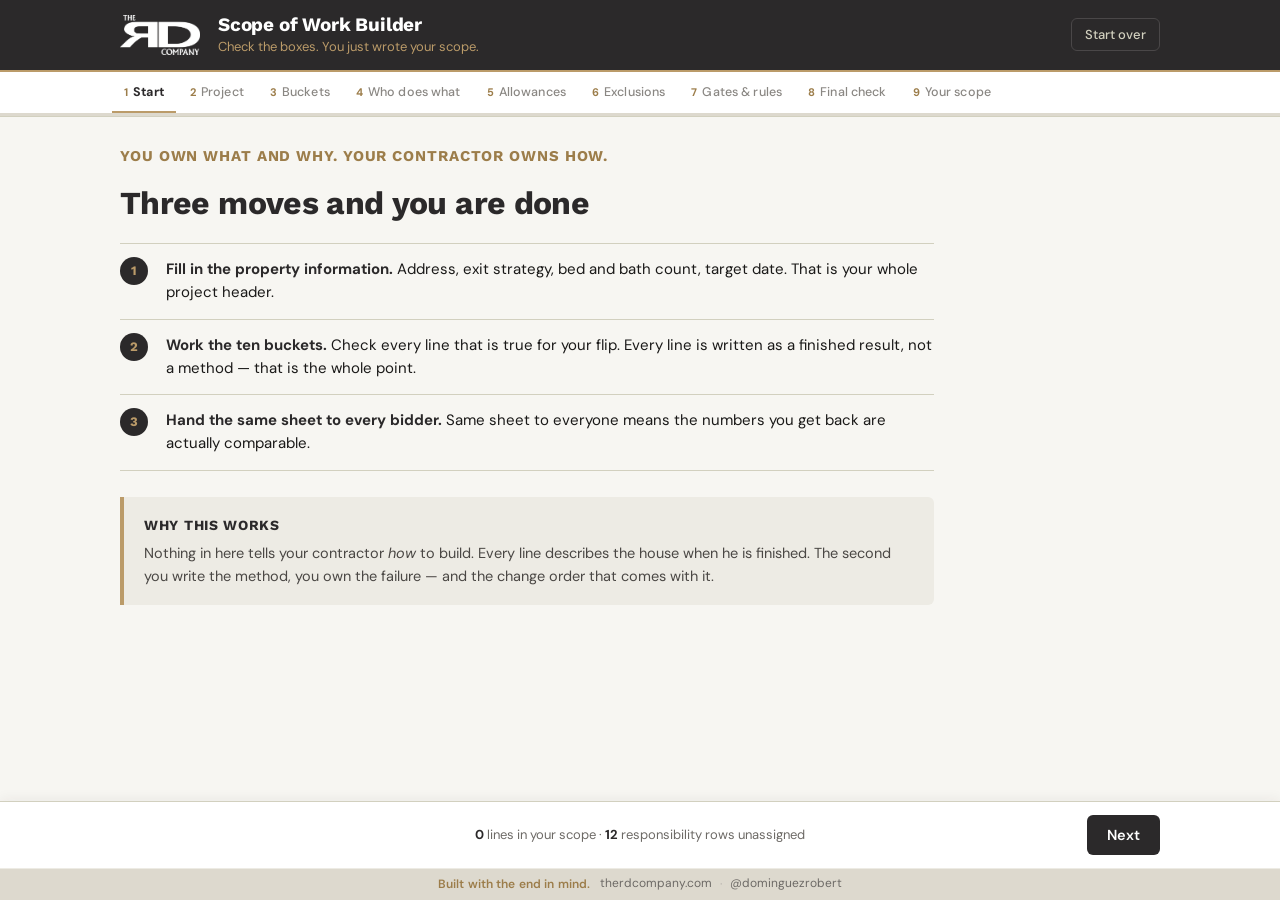
==== commit 2a540526: "Apply Robert's SOW wording edits and separate Flooring, Paint, Millwork" ====
--- a/standalone.html
+++ b/standalone.html
@@ -4,7 +4,7 @@
 <meta charset="utf-8">
 <meta name="viewport" content="width=device-width, initial-scale=1">
 <title>Scope of Work Builder — RD Contracting Solutions</title>
-<meta name="description" content="Tick the boxes. You just wrote your scope of work. A pocket tool for real estate investors from Robert Dominguez, RD Contracting Solutions, LLC.">
+<meta name="description" content="Check the boxes. You just wrote your scope of work. A pocket tool for real estate investors from Robert Dominguez, RD Contracting Solutions, LLC.">
 <link rel="icon" href="[data-uri]">
 <link rel="preconnect" href="https://fonts.googleapis.com">
 <link rel="preconnect" href="https://fonts.gstatic.com" crossorigin>
@@ -387,14 +387,18 @@
   #printdoc .meta b{color:#6d6a66;font-weight:600;font-size:8pt;text-transform:uppercase;letter-spacing:.04em;display:block}
   #printdoc .empty{color:#8a8783;font-size:9.5pt}
   #printdoc .respout li em{font-size:8pt}
-  #printdoc .docfoot{margin-top:18pt;padding-top:7pt;border-top:.5pt solid var(--mortar);font-size:8.5pt;color:#6d6a66;text-align:center}
+  #printdoc .docfoot{
+    margin-top:11pt;padding-top:6pt;border-top:.5pt solid var(--mortar);
+    font-size:8.5pt;color:#6d6a66;text-align:center;
+    page-break-inside:avoid;break-inside:avoid;
+  }
   #printdoc .docfoot .tag{font-family:var(--f-head);font-weight:700;color:var(--slate);font-size:10pt;display:block;margin-bottom:2pt}
   #printdoc .doccta{
-    margin-top:10pt;padding:8pt 10pt;background:var(--conc)!important;
+    margin-top:7pt;padding:6pt 9pt;background:var(--conc)!important;
     -webkit-print-color-adjust:exact;print-color-adjust:exact;border-radius:3pt;
     display:flex;align-items:center;gap:10pt;page-break-inside:avoid;break-inside:avoid;
   }
-  #printdoc .doccta img{width:52pt;height:52pt;flex:0 0 52pt}
+  #printdoc .doccta img{width:44pt;height:44pt;flex:0 0 44pt}
   #printdoc .doccta-t b{font-family:var(--f-head);font-size:9.5pt;color:var(--slate);display:block}
   #printdoc .doccta-t span{font-size:8pt;color:#6d6a66;display:block;line-height:1.35}
 }
@@ -417,7 +421,7 @@
     <img class="brandmark" src="[data-uri]" alt="The RD Company">
     <div class="topbar-t">
       <h1>Scope of Work Builder</h1>
-      <p>Tick the boxes. You just wrote your scope.</p>
+      <p>Check the boxes. You just wrote your scope.</p>
     </div>
     <button class="ghost" id="btn-reset" type="button" data-testid="button-reset">Start over</button>
   </div>
@@ -437,8 +441,8 @@
       <p class="rule" id="the-rule"></p>
       <h2>Three moves and you are done</h2>
       <ol class="howto">
-        <li><strong>Fill in the eight facts.</strong> Address, exit strategy, bed and bath count, target ARV, target date. That is your whole project header.</li>
-        <li><strong>Work the eight buckets.</strong> Tick every line that is true for your flip. Every line is written as a finished result, not a method — that is the whole point.</li>
+        <li><strong>Fill in the property information.</strong> Address, exit strategy, bed and bath count, target date. That is your whole project header.</li>
+        <li><strong>Work the ten buckets.</strong> Check every line that is true for your flip. Every line is written as a finished result, not a method — that is the whole point.</li>
         <li><strong>Hand the same sheet to every bidder.</strong> Same sheet to everyone means the numbers you get back are actually comparable.</li>
       </ol>
       <div class="warnbox">
@@ -451,14 +455,13 @@
   <!-- STEP 1 -->
   <section class="step" data-step="1">
     <h2 class="stitle">Your project</h2>
-    <p class="sub">Eight facts. This is the header every bidder reads first.</p>
     <div class="fields" id="fields"></div>
   </section>
 
   <!-- STEP 2 -->
   <section class="step" data-step="2">
-    <h2 class="stitle">The eight buckets</h2>
-    <p class="sub">Tick every line that is true for your flip. Skip what does not apply. Add your own at the bottom of any bucket.</p>
+    <h2 class="stitle">The ten buckets</h2>
+    <p class="sub">Check every line that is true for your flip. Skip what does not apply. Add your own at the bottom of any bucket.</p>
     <div id="buckets"></div>
   </section>
 
@@ -586,11 +589,6 @@
       "placeholder": "1,100"
     },
     {
-      "id": "arv",
-      "label": "Target ARV",
-      "placeholder": "$"
-    },
-    {
       "id": "date",
       "label": "Target completion date",
       "placeholder": "MM/DD/YYYY"
@@ -599,8 +597,8 @@
   "buckets": [
     {
       "n": 1,
-      "name": "Demo & Dumpster",
-      "hint": "State what must be gone and what condition the space is left in. Not how it comes out. RD reference: junk-out and haul-off on a full gut runs real money — budget it as its own line, never as a rounding error.",
+      "name": "Demo",
+      "hint": "State what must be gone and what condition the space is left in.",
       "lines": [
         "All flooring removed down to bare subfloor; subfloor left clean, dry, and sound",
         "All existing kitchen cabinets, counters, and appliances removed and hauled off",
@@ -621,7 +619,7 @@
     {
       "n": 2,
       "name": "Exterior",
-      "hint": "State the finished material, the coverage, and the warranty. Not the install method. RD range reference on a 3/2: roof w/ repairs $10k-$25k · vinyl siding $6k-$30k · siding replacement $3-$15/SF · windows $300-$1,000 each · windows and doors package $8k-$25k · exterior paint $5k-$18k · decks and porches $5k-$30k.",
+      "hint": "State the finished material and landscape / yard condition.",
       "lines": [
         "Roof is new, watertight, and delivered with a manufacturer warranty in writing",
         "Roof decking replaced anywhere it is soft, rotted, or delaminated",
@@ -645,7 +643,7 @@
     {
       "n": 3,
       "name": "MEPs — Mechanical / Electrical / Plumbing",
-      "hint": "State the required pass: inspected and approved to final. Not the routing or the conduit type. RD range reference on a 3/2: rewire w/ panel $6,355-$15,365 · panel swap alone $500-$2,000 · standard HVAC 2-3 ton $6k-$12k · older home HVAC w/ ductwork $8k-$18k · plumbing repairs $500-$5,000 · insulation whole house $3k-$10k.",
+      "hint": "State the required pass: inspected and approved to final.",
       "lines": [
         "Electrical service and panel are adequate for the finished house and pass inspection",
         "All electrical work is permitted, inspected, and approved to final by the AHJ",
@@ -674,8 +672,8 @@
     },
     {
       "n": 4,
-      "name": "Framing & Drywall",
-      "hint": "State the finish level and the result — level, square, ready for paint. Not the fastener schedule. RD range reference on a 3/2: framing new build $10k-$30k · structural repairs on an old house $3k-$50k+ · drywall over plaster $12k-$25k. RD drywall target is roughly $27 per sheet installed — above $35 a sheet, push back.",
+      "name": "Framing, Insulation & Drywall",
+      "hint": "State the finish level and the result — level, square, ready for paint.",
       "lines": [
         "All structural repairs are engineered where required and the stamped plan is delivered",
         "Floor system is level, solid, and free of bounce and squeaks",
@@ -698,7 +696,7 @@
     {
       "n": 5,
       "name": "Kitchen",
-      "hint": "Set cabinets, counters, appliances, and finishes by allowance — not by brand, unless the brand drives your ARV. RD reference: on a real build the cabinetry package ran $7,700, countertops and sinks $5,800, tile backsplash $1,200. Owner picks; contractor orders.",
+      "hint": "Set cabinets, counters, appliances, and finishes according to the finish schedules.",
       "lines": [
         "Kitchen layout is functional with code compliant clearances at every appliance and walkway",
         "New cabinets installed level, plumb, secured to framing, with all doors and drawers adjusted",
@@ -721,7 +719,7 @@
     {
       "n": 6,
       "name": "Baths",
-      "hint": "State the finished result and the waterproofing standard. The method behind the tile is his problem. RD range reference: tile and bath finishes run $5k-$25k per bathroom. Standard RD split — plumber furnishes valves and the water heater, Owner furnishes toilets, vanities, mirrors, and faucets.",
+      "hint": "State the finished result according to the finish schedules. The RD standard is— plumber furnishes valves and the water heater, Owner furnishes toilets, vanities, mirrors, and faucets.",
       "lines": [
         "Every bath is fully functional with hot water, working drains, and no leaks",
         "Shower and tub areas are waterproofed and pass a water test before tile",
@@ -741,44 +739,58 @@
     },
     {
       "n": 7,
-      "name": "Flooring & Paint",
-      "hint": "State coverage, uniformity, and transitions. Sheen and color you can name — technique you cannot. RD range reference on a 3/2: flooring whole house $5k-$25k · interior paint $4k-$12k · exterior paint $5k-$18k. LVP wear layer is a budget decision — 12 mil for a rental tier, 20 mil for a resale tier. RD pays around $1.20/SF LVP install labor; interior paint above $3.00/SF gets renegotiated.",
+      "name": "Flooring",
+      "hint": "State coverage, uniformity, and transitions according to the finish schedules.",
       "lines": [
         "Flooring is continuous and uniform throughout the main living areas with no color breaks",
         "LVP wear layer is stated in mils and is the same product in every room",
         "Subfloor is prepped flat and clean before any flooring is installed",
         "All transitions between rooms and materials are finished with matching trim",
         "Flooring runs into closets and under all appliances",
-        "No squeaks, gaps, hollow spots, or lifted edges at final walk",
+        "No squeaks, gaps, hollow spots, or lifted edges at final walk"
+      ]
+    },
+    {
+      "n": 8,
+      "name": "Paint",
+      "hint": "State coverage, uniformity, and transitions according to the finish schedules.",
+      "lines": [
         "All interior walls, ceilings, trim, doors, windows, and closets are primed and painted to full uniform coverage",
         "No flashing, roller marks, holidays, or lap lines visible in normal daylight",
         "All nail holes, dents, and seams are filled and sanded before paint",
         "Trim and door paint lines are cut sharp with no bleed onto walls",
+        "Paint colors, sheens, and product numbers are recorded and one touch-up kit is left on site"
+      ]
+    },
+    {
+      "n": 9,
+      "name": "Millwork",
+      "hint": "State coverage, uniformity, and transitions according to the finish schedules.",
+      "lines": [
         "All interior doors are hung, latched, and swing without rubbing or sticking",
         "Baseboard, casing, and shoe mold installed continuous with tight mitered joints",
         "Closet shelving and rods installed and secure",
-        "Paint colors, sheens, and product numbers are recorded and one touch-up kit is left on site",
         "All hardware, plates, and covers installed and aligned"
       ]
     },
     {
-      "n": 8,
-      "name": "Punch + Contingency",
-      "hint": "State the walk-through standard and the rule for using contingency. Do not list defects you have not seen yet. RD standard: done means Certificate of Occupancy plus passed final inspection plus signed lien release — not 'it looks finished.' Carry 10 percent contingency.",
+      "n": 10,
+      "name": "Punch List and Final Payment",
+      "hint": "State the walk-through standard and the rules for the final payment.",
       "lines": [
         "House is professionally cleaned inside and out, move-in ready",
         "All windows and glass are cleaned and free of labels, paint, and overspray",
         "Every door, drawer, window, switch, outlet, and fixture is tested and works at final walk",
         "Owner walk-through happens before final payment and the punch list is written and signed",
         "All punch items are completed within 10 days of the walk-through",
-        "Final payment is due 14 days after completion, with the punch list finished",
+        "Final payment is due within 10 days after the final inspection is passed, all signed lien releases delivered and a Certificate of Occupancy is issued.",
         "All warranties, manuals, and closeout documents are delivered to Owner",
         "All permits are finaled and copies delivered to Owner",
         "Lien releases from the contractor and every sub are delivered before final payment",
         "All keys, remotes, openers, and access codes are delivered to Owner",
         "Photos of completed work are delivered with the closeout package",
-        "Contingency is Owner controlled and released only by signed change order",
-        "Contingency is for unknown conditions found during the work, not for scope the contractor forgot to bid",
+        "Retainage is held until closeout and released with final payment",
+        "Retainage is held for incomplete work and unresolved punch list items, not used as a budget for added scope",
         "Any leftover material purchased with project funds stays with the property"
       ]
     }
@@ -842,7 +854,7 @@
     ]
   },
   "gates": {
-    "hint": "Never fund a gate that has not been inspected. This is the RD seven-draw structure — 20 / 15 / 15 / 15 / 15 / 15 / 5. Tick the gates you will hold money at and set the percentage.",
+    "hint": "Never fund a gate that has not been inspected. This is the RD seven-draw structure — 20 / 15 / 15 / 15 / 15 / 15 / 5. Check the gates you will hold money at and set the percentage.",
     "items": [
       {
         "id": "D1",
@@ -870,12 +882,12 @@
       },
       {
         "id": "D7",
-        "label": "Final holdback — CO issued, final inspection passed, signed lien release — 5 percent"
+        "label": "Final retainage — CO issued, final inspection passed, signed lien release — 5 percent"
       }
     ]
   },
   "rules": {
-    "hint": "The rules that stop most of the bleeding. Tick the ones going in your scope. These are the RD Contractor Communication Code, written down.",
+    "hint": "The rules that stop most of the bleeding. Check the ones going in your scope. These are the RD Contractor Communication Code, written down.",
     "lines": [
       "Clear scope of work first — written, signed, and dated before anyone swings a hammer",
       "One point of contact on each side. Nobody else gives direction.",
@@ -997,7 +1009,7 @@
       body.appendChild(el('div', 'bkt-hint', esc(bk.hint)));
 
       var tools = el('div', 'bkt-tools');
-      var all = el('button', 'tinybtn', 'Tick all');
+      var all = el('button', 'tinybtn', 'Check all');
       all.type = 'button';
       all.addEventListener('click', function () { setBucket(bi, true); });
       var none = el('button', 'tinybtn', 'Clear');
@@ -1288,7 +1300,7 @@
   /* ------------------------------------------------------------- assemble */
 
   function ul(items) {
-    if (!items.length) { return '<p class="empty">Nothing ticked in this section.</p>'; }
+    if (!items.length) { return '<p class="empty">Nothing checked in this section.</p>'; }
     return '<ul>' + items.map(function (i) { return '<li>' + esc(i) + '</li>'; }).join('') + '</ul>';
   }
 
@@ -1317,7 +1329,7 @@
       any = true;
       h += '<h4>' + bk.n + '. ' + esc(bk.name) + '</h4>' + ul(picked);
     });
-    if (!any) { h += '<p class="empty">No scope lines ticked yet.</p>'; }
+    if (!any) { h += '<p class="empty">No scope lines checked yet.</p>'; }
 
     // responsibility
     h += '<h3>Who does what</h3>';
@@ -1567,7 +1579,7 @@
   });
 
   $('#btn-reset').addEventListener('click', function () {
-    if (!window.confirm('Clear every tick and start over?')) { return; }
+    if (!window.confirm('Clear every check and start over?')) { return; }
     S.fields = {}; S.ticks = {}; S.custom = {}; S.resp = {};
     S.allow = {}; S.excl = {}; S.gates = {}; S.rules = {}; S.check = {};
     var inputs = document.querySelectorAll('#main input, #main select');
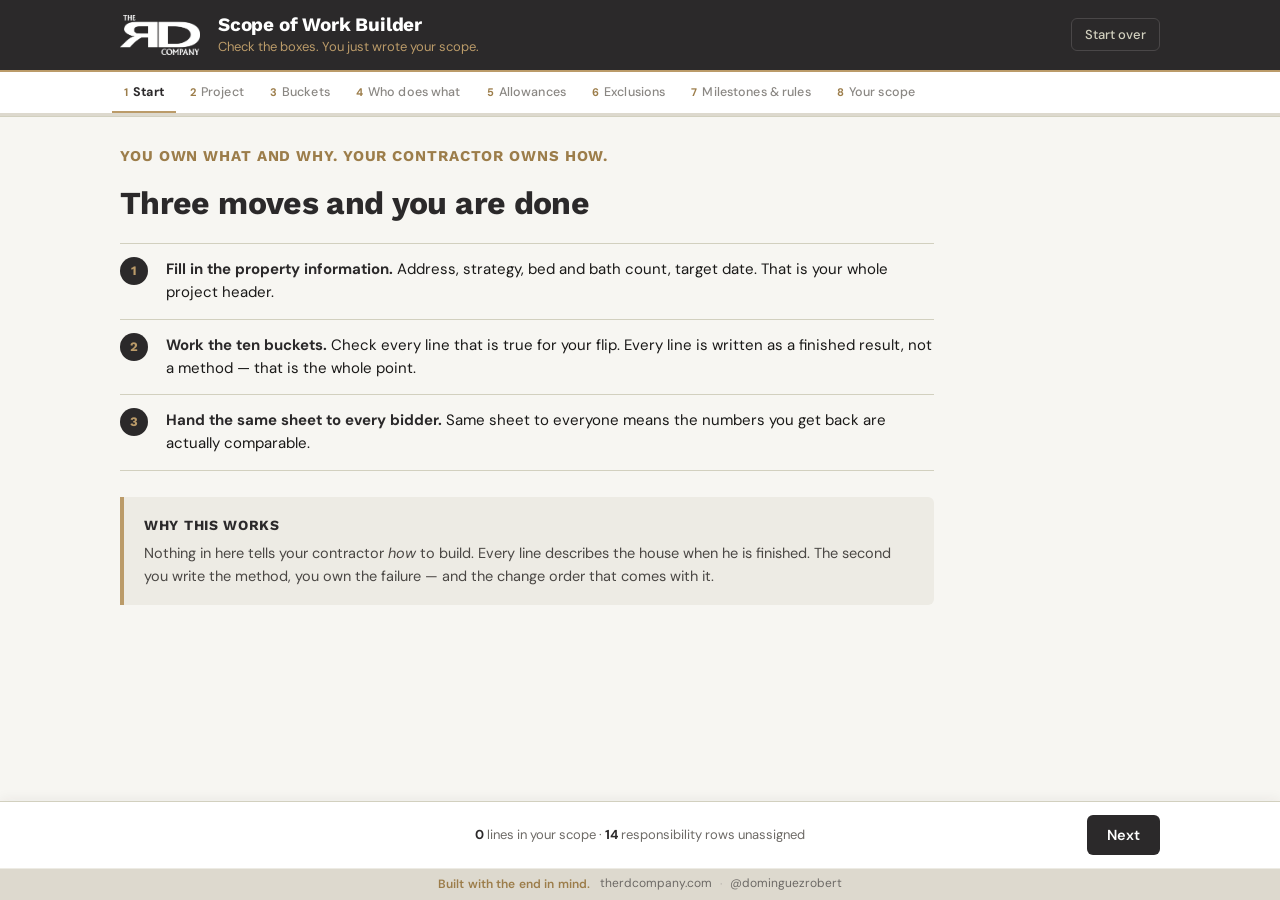
==== commit fc655eaf: "Clarify furnish and allowances; customizable strategy milestones and clean scope output" ====
--- a/standalone.html
+++ b/standalone.html
@@ -205,6 +205,26 @@
 .arow:last-child{border-bottom:0}
 .arow:nth-child(even){background:#faf9f6}
 .arow label{display:flex;align-items:center;gap:12px;flex:1;cursor:pointer}
+.arow{flex-wrap:wrap}
+.definition{background:var(--conc);border:1px solid var(--mortar);border-radius:6px;padding:16px;margin:0 0 22px}
+.definition h3{font-size:16px;margin:0 0 8px}
+.definition p{font-size:14px;line-height:1.6;margin:0 0 8px}
+.definition p:last-child{margin-bottom:0}
+#allow+.definition{margin-top:20px}
+.allow-details{flex-basis:100%;margin:0 0 4px 31px;gap:12px}
+.allow-details[hidden]{display:none}
+.allow-details .f label{display:block;font-size:12px;margin-bottom:5px}
+.draw-item{border-bottom:1px solid var(--mortar)}
+.draw-fields{border:0;margin:0;padding:0 16px 18px;min-width:0}
+.field-caption{display:block;font-size:12px;margin:10px 0 6px;font-weight:600}
+.category-picker{border:1px solid var(--mortar);border-radius:4px;background:var(--white)}
+.category-picker summary{padding:10px;cursor:pointer;font-size:14px;overflow-wrap:anywhere}
+.category-picker summary:focus-visible{outline:2px solid var(--tan)}
+.category-options{border-top:1px solid var(--mortar)}
+.draw-fields textarea{width:100%;box-sizing:border-box;resize:vertical;min-height:72px;border:1px solid var(--mortar);border-radius:4px;padding:10px;font:inherit;font-size:14px;color:var(--slate);background:var(--white)}
+.draw-fields textarea:focus{outline:2px solid var(--tan);outline-offset:-1px}
+.draw-fields:disabled{opacity:.6}
+#add-draw{margin-top:14px}
 .arow input[type=checkbox]{
   appearance:none;-webkit-appearance:none;flex:none;width:19px;height:19px;
   border:1.5px solid #9d9a95;border-radius:4px;background:var(--white);cursor:pointer;position:relative;
@@ -441,7 +461,7 @@
       <p class="rule" id="the-rule"></p>
       <h2>Three moves and you are done</h2>
       <ol class="howto">
-        <li><strong>Fill in the property information.</strong> Address, exit strategy, bed and bath count, target date. That is your whole project header.</li>
+        <li><strong>Fill in the property information.</strong> Address, strategy, bed and bath count, target date. That is your whole project header.</li>
         <li><strong>Work the ten buckets.</strong> Check every line that is true for your flip. Every line is written as a finished result, not a method — that is the whole point.</li>
         <li><strong>Hand the same sheet to every bidder.</strong> Same sheet to everyone means the numbers you get back are actually comparable.</li>
       </ol>
@@ -469,6 +489,7 @@
   <section class="step" data-step="3">
     <h2 class="stitle">Who does what</h2>
     <p class="sub" id="resp-hint"></p>
+    <div class="definition"><h3>What “furnish” means</h3><p id="furnish-definition"></p></div>
     <div id="resp"></div>
   </section>
 
@@ -477,6 +498,7 @@
     <h2 class="stitle">Allowances</h2>
     <p class="sub" id="allow-hint"></p>
     <div id="allow"></div>
+    <div class="definition"><h3>Allowance rules</h3><div id="allow-terms"></div></div>
   </section>
 
   <!-- STEP 5 -->
@@ -488,9 +510,11 @@
 
   <!-- STEP 6 -->
   <section class="step" data-step="6">
-    <h2 class="stitle">Money gates</h2>
+    <h2 class="stitle">Milestones</h2>
     <p class="sub" id="gate-hint"></p>
+    <p class="sub" id="strategy-note" data-testid="text-strategy-note"></p>
     <div id="gates"></div>
+    <button class="secondary" id="add-draw" type="button" data-testid="button-add-draw">Add draw</button>
     <h2 class="stitle mt">The rules</h2>
     <p class="sub" id="rule-hint"></p>
     <div id="rules"></div>
@@ -498,13 +522,6 @@
 
   <!-- STEP 7 -->
   <section class="step" data-step="7">
-    <h2 class="stitle">Before you send this</h2>
-    <p class="sub">Seven ways a scope of work loses money. Clear all seven before it leaves your desk.</p>
-    <div id="selfcheck"></div>
-  </section>
-
-  <!-- STEP 8 -->
-  <section class="step" data-step="8">
     <h2 class="stitle">Your scope of work</h2>
     <p class="sub">This is what you built. Print it, copy it, or download it — then send the same one to every bidder.</p>
     <div class="actions">
@@ -563,7 +580,7 @@
     },
     {
       "id": "exit",
-      "label": "Exit strategy",
+      "label": "Strategy",
       "type": "select",
       "options": [
         "Flip / resale",
@@ -796,7 +813,8 @@
     }
   ],
   "responsibility": {
-    "hint": "Every unmarked row is unfunded work. Mark all twelve. RD default: contractor pulls permits and gets reimbursed; Owner furnishes toilets, vanities, mirrors, light fixtures, fans, and faucets; the plumber furnishes shower valves and the water heater.",
+    "hint": "Assign purchasing, delivery, and site responsibilities before work starts. Choose the responsible party for each applicable row. Unassigned and TBD rows stay out of the finished scope.",
+    "definition": "Furnish means purchase and pay for the specified items, place the orders, and ensure the correct items arrive on site in time for the agreed schedule. Separate purchasing and delivery assignments below control who handles each task. Furnish does not include installation unless installation is expressly included in the scope.",
     "options": [
       "Owner",
       "Contractor",
@@ -808,8 +826,10 @@
       "Hire and pay the engineer if engineering is required",
       "Order and pay for utility work, meters, temporary power, and disconnects",
       "Select and approve every finish material before it is ordered",
-      "Furnish toilets, vanities, mirrors, light fixtures, fans, and faucets",
-      "Furnish rough-in fixtures — shower valves, water heater, and equipment",
+      "Buy and pay for rough-in materials and equipment, including piping, wiring, valves, and the water heater",
+      "Coordinate, receive, and verify timely delivery of rough-in materials and equipment before scheduled rough-in work",
+      "Buy and pay for finish materials and fixtures, including cabinets, flooring, doors, toilets, vanities, mirrors, lights, fans, and faucets",
+      "Coordinate, receive, and verify timely delivery of finish materials and fixtures before scheduled installation",
       "Dumpster, portable toilet, and jobsite trash-out",
       "Site security, lockbox, and locking the house each night",
       "Schedule all inspections and meet the inspector",
@@ -819,7 +839,13 @@
     ]
   },
   "allowances": {
-    "hint": "An allowance is only real if it has all five: a dollar amount, exactly what it covers including tax and freight and labor, a selection deadline, an overage rule, and an underage rule. Missing one makes it a blank check. RD requires an allowance reconciliation at every draw showing budgeted versus actual, line by line.",
+    "hint": "Check each allowance you are carrying. Enter its total dollar amount, what it covers, the selection deadline, and the date it is needed on site.",
+    "terms": [
+      "Each allowance is a total installed amount, including materials, tax, freight, and labor for the listed scope.",
+      "Overages require written Owner approval and a signed change order before ordering or performing the added work.",
+      "Underages are credited back to the Owner. Reconcile budgeted versus actual costs at each draw and apply remaining credits to the final payment.",
+      "Selections must be approved by the listed deadline, allowing for ordering and lead time so items arrive by the needed-on-site date, before scheduled installation."
+    ],
     "items": [
       "Cabinetry package",
       "Countertops and sinks",
@@ -836,7 +862,7 @@
     ]
   },
   "exclusions": {
-    "hint": "Write your exclusions first. Whatever you leave silent, his fine print decides. RD writes exclusions as a plain list on the face of the scope, not buried in terms.",
+    "hint": "Write your exclusions first. Leaving items unclear leaves the project open to avoidable aggravations and change orders. RD writes exclusions as a plain list on the face of the scope, not buried in terms.",
     "lines": [
       "Anything not written in this scope of work is not included",
       "No verbal additions, promises, or side agreements are part of this scope",
@@ -854,35 +880,49 @@
     ]
   },
   "gates": {
-    "hint": "Never fund a gate that has not been inspected. This is the RD seven-draw structure — 20 / 15 / 15 / 15 / 15 / 15 / 5. Check the gates you will hold money at and set the percentage.",
+    "hint": "Never fund any draws that have not been inspected and approved. Check the draws you will hold money at and set the percentage.",
     "items": [
       {
         "id": "D1",
-        "label": "Mobilization, permit, and slab or foundation complete — 20 percent"
+        "label": "Demo complete; site cleared and ready for the next phase",
+        "categories": [0],
+        "percent": 20
       },
       {
         "id": "D2",
-        "label": "Framing complete, walls and roof standing — 15 percent"
+        "label": "Exterior repairs and structural framing complete; required inspections approved",
+        "categories": [1, 3],
+        "percent": 15
       },
       {
         "id": "D3",
-        "label": "Dried in — roof, siding, windows and doors installed — 15 percent"
+        "label": "MEP rough-in complete, inspected, and approved before close-in",
+        "categories": [2],
+        "percent": 15
       },
       {
         "id": "D4",
-        "label": "Rough-ins complete, all MEP inspections passed — 15 percent"
+        "label": "Insulation approved and drywall finished ready for paint",
+        "categories": [3],
+        "percent": 15
       },
       {
         "id": "D5",
-        "label": "Drywall, cabinets, and flooring complete — 15 percent"
+        "label": "Kitchen and bath installations complete per the finish schedules",
+        "categories": [4, 5],
+        "percent": 15
       },
       {
         "id": "D6",
-        "label": "Interior finish complete and punch list written — 15 percent"
+        "label": "Flooring, paint, and millwork complete per the finish schedules",
+        "categories": [6, 7, 8],
+        "percent": 15
       },
       {
         "id": "D7",
-        "label": "Final retainage — CO issued, final inspection passed, signed lien release — 5 percent"
+        "label": "Punch list complete; final inspection passed, signed lien releases delivered, and CO issued",
+        "categories": [9],
+        "percent": 5
       }
     ]
   },
@@ -900,19 +940,10 @@
       "Every change order states its schedule impact in days",
       "Allowance overage is presented in writing before the purchase and processed as a change order",
       "Bids come back as one number per bucket. No ranges.",
-      "Every bidder attaches license, GL and workers comp certificates, and three references",
+      "Every bidder attaches a license, proof of insurance including general liability (GL) and workers compensation certificates, and a completed W-9",
       "Retainage is held until final and released only at the last draw"
     ]
-  },
-  "selfcheck": [
-    "Priced in ranges? Pick one number. A range is his to interpret and your lender's to refuse.",
-    "Named a product instead of a result? If you specified it, you own the red tag.",
-    "Used the word allowance without all five elements? That is a blank check.",
-    "Wrote sequencing as a recommendation, or buried it after the price? Make it contractual.",
-    "Left a responsibility row unmarked? Unassigned work is unfunded work.",
-    "Skipped your own exclusions? His fine print wins by default.",
-    "Wrong altitude — too detailed where you have no authority, too vague where you have all of it?"
-  ]
+  }
 };
 
 </script>
@@ -931,15 +962,16 @@
     ticks: {},      // "b0-3" -> true
     custom: {},     // "b0" -> [strings]
     resp: {},       // item index -> option string
-    allow: {},      // index -> {on:bool, amt:string}
+    allow: {},      // index -> {on, amt, covers, deadline, needed}
     excl: {},       // index -> true
-    gates: {},      // index -> {on:bool, pct:string}
-    rules: {},      // index -> true
-    check: {}       // index -> true
+    gates: {},      // index -> {on, pct, label, categories, edited}
+    rules: {}       // index -> true
   };
+  var drawCount = C.gates.items.length;
+  var lastStrategy = '';
 
   var STEPS = ['Start', 'Project', 'Buckets', 'Who does what', 'Allowances',
-    'Exclusions', 'Gates & rules', 'Final check', 'Your scope'];
+    'Exclusions', 'Milestones & rules', 'Your scope'];
 
   var $ = function (s) { return document.querySelector(s); };
   var esc = function (t) {
@@ -983,7 +1015,11 @@
       input.id = id;
       input.setAttribute('data-testid', 'input-' + f.id);
       input.addEventListener('input', function () { S.fields[f.id] = input.value; tally(); });
-      input.addEventListener('change', function () { S.fields[f.id] = input.value; tally(); });
+      input.addEventListener('change', function () {
+        S.fields[f.id] = input.value;
+        if (f.id === 'exit') { applyStrategy(); }
+        tally();
+      });
       d.appendChild(input);
       wrap.appendChild(d);
     });
@@ -1104,6 +1140,7 @@
   (function () {
     var R = C.responsibility;
     $('#resp-hint').textContent = R.hint;
+    $('#furnish-definition').textContent = R.definition;
     var card = el('div', 'card');
     var t = document.createElement('table');
     t.className = 'rtable';
@@ -1143,6 +1180,7 @@
   (function () {
     var A = C.allowances;
     $('#allow-hint').textContent = A.hint;
+    A.terms.forEach(function (term) { $('#allow-terms').appendChild(el('p', null, esc(term))); });
     var card = el('div', 'card');
     A.items.forEach(function (item, ai) {
       var row = el('div', 'arow');
@@ -1155,10 +1193,37 @@
       amt.placeholder = '0';
       amt.disabled = true;
       amt.setAttribute('data-testid', 'input-allow-' + ai);
+      amt.setAttribute('aria-label', item + ': total allowance including tax, freight, and labor');
+      var detail = el('div', 'allow-details fields');
+      var detailInputs = {};
+      [
+        ['covers', 'Included items / scope', 'text', item],
+        ['deadline', 'Selection deadline', 'date', ''],
+        ['needed', 'Needed on site by', 'date', '']
+      ].forEach(function (spec) {
+        var wrap = el('div', 'f' + (spec[0] === 'covers' ? ' wide' : ''));
+        var id = 'allow-' + spec[0] + '-' + ai;
+        var label = el('label', null, spec[1]);
+        label.setAttribute('for', id);
+        var field = document.createElement('input');
+        field.id = id; field.type = spec[2]; field.placeholder = spec[3];
+        field.disabled = true;
+        field.setAttribute('data-testid', 'input-allow-' + spec[0] + '-' + ai);
+        field.addEventListener('input', function () {
+          S.allow[ai][spec[0]] = field.value;
+        });
+        wrap.appendChild(label); wrap.appendChild(field); detail.appendChild(wrap);
+        detailInputs[spec[0]] = field;
+      });
       cb.addEventListener('change', function () {
         amt.disabled = !cb.checked;
         if (!S.allow[ai]) { S.allow[ai] = { on: false, amt: '' }; }
         S.allow[ai].on = cb.checked;
+        Object.keys(detailInputs).forEach(function (key) {
+          detailInputs[key].disabled = !cb.checked;
+          if (!cb.checked) { detailInputs[key].value = ''; S.allow[ai][key] = ''; }
+        });
+        detail.hidden = !cb.checked;
         if (!cb.checked) { amt.value = ''; S.allow[ai].amt = ''; }
         tally();
       });
@@ -1173,6 +1238,8 @@
       money.appendChild(el('span', null, '$'));
       money.appendChild(amt);
       row.appendChild(money);
+      detail.hidden = true;
+      row.appendChild(detail);
       card.appendChild(row);
     });
     $('#allow').appendChild(card);
@@ -1203,45 +1270,18 @@
   (function () {
     var G = C.gates;
     $('#gate-hint').textContent = G.hint;
-    var card = el('div', 'card');
-    G.items.forEach(function (g, gi) {
-      var row = el('div', 'grow');
-      var lab = document.createElement('label');
-      var cb = document.createElement('input');
-      cb.type = 'checkbox';
-      cb.setAttribute('data-testid', 'checkbox-gate-' + gi);
-      var pct = document.createElement('input');
-      pct.type = 'text';
-      pct.placeholder = '0';
-      pct.disabled = true;
-      pct.setAttribute('data-testid', 'input-gate-' + gi);
-      cb.addEventListener('change', function () {
-        pct.disabled = !cb.checked;
-        if (!S.gates[gi]) { S.gates[gi] = { on: false, pct: '' }; }
-        S.gates[gi].on = cb.checked;
-        if (!cb.checked) { pct.value = ''; S.gates[gi].pct = ''; }
-        pctTotal(); tally();
-      });
-      pct.addEventListener('input', function () {
-        if (!S.gates[gi]) { S.gates[gi] = { on: true, pct: '' }; }
-        S.gates[gi].pct = pct.value;
-        pctTotal();
-      });
-      lab.appendChild(cb);
-      lab.appendChild(el('span', 'gcode', g.id));
-      lab.appendChild(el('span', null, esc(g.label)));
-      row.appendChild(lab);
-      var p = el('div', 'pct');
-      p.appendChild(pct);
-      p.appendChild(el('span', null, '%'));
-      row.appendChild(p);
-      card.appendChild(row);
+    renderMilestones();
+    $('#add-draw').addEventListener('click', function () {
+      var insertAt = drawCount;
+      for (var i = drawCount - 1; i >= 0; i--) {
+        if (S.gates[i].categories.indexOf(C.buckets.length - 1) >= 0) { insertAt = i; break; }
+      }
+      for (var j = drawCount; j > insertAt; j--) { S.gates[j] = S.gates[j - 1]; }
+      S.gates[insertAt] = {on: false, pct: '', label: '', categories: [], suggested: '', edited: true};
+      drawCount++;
+      renderMilestones();
+      $('#draw-' + insertAt).scrollIntoView({behavior: 'smooth', block: 'center'});
     });
-    var tot = el('div', 'pcttotal');
-    tot.id = 'pcttotal';
-    tot.innerHTML = '<span>Draw percentages assigned</span><b>0%</b>';
-    card.appendChild(tot);
-    $('#gates').appendChild(card);
 
     var RU = C.rules;
     $('#rule-hint').textContent = RU.hint;
@@ -1262,6 +1302,131 @@
     $('#rules').appendChild(card2);
   })();
 
+  function drawDefault(gi) {
+    var base = C.gates.items[gi];
+    var strategy = S.fields.exit || '';
+    var wholesale = strategy === 'Wholesale / assign';
+    var g = {
+      on: false, pct: '', edited: false,
+      label: base && !wholesale ? base.label : '',
+      categories: base && !wholesale ? base.categories.slice() : [],
+      suggested: base && !wholesale ? base.percent : ''
+    };
+    if (gi === 6 && !wholesale) {
+      var readiness = {
+        'Flip / resale': 'Resale-ready closeout',
+        'Rental hold': 'Rental-ready closeout',
+        'BRRRR — refinance and hold': 'Rental-ready rehab closeout; work documentation delivered for refinance review',
+        'Owner occupy': 'Owner move-in closeout'
+      };
+      if (readiness[strategy]) { g.label = readiness[strategy] + ': ' + base.label; }
+    }
+    return g;
+  }
+
+  function applyStrategy() {
+    if (lastStrategy === (S.fields.exit || '')) { return; }
+    lastStrategy = S.fields.exit || '';
+    Object.keys(S.gates).forEach(function (key) {
+      var old = S.gates[key];
+      if (!old.edited && !old.on) { S.gates[key] = drawDefault(Number(key)); }
+    });
+    renderMilestones();
+  }
+
+  function categorySummary(g) {
+    return g.categories.length ? g.categories.map(function (i) { return C.buckets[i].name; }).join(' + ')
+      : 'Choose one or more categories';
+  }
+
+  function renderMilestones() {
+    var root = $('#gates');
+    root.innerHTML = '';
+    var strategy = S.fields.exit || '';
+    $('#strategy-note').textContent = strategy === 'Wholesale / assign'
+      ? 'Wholesale / assign: no construction draws are assumed. Add only work you are actually funding before assignment. Checked or customized draws are kept when strategy changes.'
+      : (strategy ? strategy + ': suggested rehab milestones. ' : 'Choose a strategy on the Project page for suggested rehab milestones. ') +
+        'Group one or more categories per draw and edit the completion requirement. Checked or customized draws are kept when strategy changes.';
+    var card = el('div', 'card');
+    for (var gi = 0; gi < drawCount; gi++) { buildDraw(gi); }
+    function buildDraw(gi) {
+      var g = S.gates[gi] || (S.gates[gi] = drawDefault(gi));
+      var shell = el('div', 'draw-item'); shell.id = 'draw-' + gi;
+      var row = el('div', 'grow');
+      var lab = document.createElement('label');
+      var cb = document.createElement('input');
+      cb.type = 'checkbox'; cb.checked = g.on;
+      cb.setAttribute('data-testid', 'checkbox-gate-' + gi);
+      var pct = document.createElement('input');
+      pct.type = 'number'; pct.min = '0'; pct.max = '100'; pct.step = '0.1';
+      pct.placeholder = String(g.suggested || '0');
+      pct.disabled = !g.on; pct.value = g.pct;
+      pct.setAttribute('data-testid', 'input-gate-' + gi);
+      pct.setAttribute('aria-label', 'Draw ' + (gi + 1) + ' percentage');
+      var fields = document.createElement('fieldset');
+      fields.className = 'draw-fields'; fields.disabled = !g.on;
+      var details = document.createElement('details');
+      details.className = 'category-picker';
+      var summary = el('summary', null, esc(categorySummary(g)));
+      summary.setAttribute('data-testid', 'dropdown-categories-' + gi);
+      details.appendChild(summary);
+      var choices = el('div', 'category-options');
+      C.buckets.forEach(function (bk, bi) {
+        var label = el('label', 'tick');
+        var choice = document.createElement('input');
+        choice.type = 'checkbox'; choice.checked = g.categories.indexOf(bi) >= 0;
+        choice.setAttribute('data-testid', 'checkbox-gate-' + gi + '-category-' + bi);
+        choice.addEventListener('change', function () {
+          g.edited = true;
+          g.categories = g.categories.filter(function (x) { return x !== bi; });
+          if (choice.checked) { g.categories.push(bi); g.categories.sort(function (a,b) { return a-b; }); }
+          summary.textContent = categorySummary(g);
+        });
+        label.appendChild(choice); label.appendChild(el('span', null, esc(bk.name)));
+        choices.appendChild(label);
+      });
+      details.appendChild(choices);
+      var pickerLabel = el('p', 'field-caption', 'Categories in this draw');
+      fields.appendChild(pickerLabel); fields.appendChild(details);
+      var requirement = document.createElement('textarea');
+      requirement.rows = 2; requirement.value = g.label;
+      requirement.id = 'milestone-' + gi;
+      requirement.placeholder = 'Describe the completed work that must be inspected and approved';
+      requirement.setAttribute('data-testid', 'input-gate-label-' + gi);
+      var reqLabel = el('label', 'field-caption', 'Completion requirement');
+      reqLabel.setAttribute('for', requirement.id);
+      requirement.addEventListener('input', function () { g.label = requirement.value; g.edited = true; });
+      fields.appendChild(reqLabel); fields.appendChild(requirement);
+      cb.addEventListener('change', function () {
+        pct.disabled = !cb.checked;
+        fields.disabled = !cb.checked;
+        g.on = cb.checked;
+        if (cb.checked && !g.pct) { g.pct = String(g.suggested || ''); pct.value = g.pct; }
+        if (!cb.checked) { pct.value = ''; g.pct = ''; }
+        pctTotal(); tally();
+      });
+      pct.addEventListener('input', function () {
+        g.pct = pct.value; g.edited = true;
+        pctTotal();
+      });
+      lab.appendChild(cb);
+      lab.appendChild(el('span', 'gcode', 'D' + (gi + 1)));
+      lab.appendChild(el('span', null, 'Draw ' + (gi + 1)));
+      row.appendChild(lab);
+      var p = el('div', 'pct');
+      p.appendChild(pct);
+      p.appendChild(el('span', null, '%'));
+      row.appendChild(p);
+      shell.appendChild(row); shell.appendChild(fields); card.appendChild(shell);
+    }
+    var tot = el('div', 'pcttotal');
+    tot.id = 'pcttotal';
+    tot.innerHTML = '<span>Draw percentages assigned</span><b>0%</b>';
+    card.appendChild(tot);
+    root.appendChild(card);
+    pctTotal();
+  }
+
   function pctTotal() {
     var sum = 0;
     Object.keys(S.gates).forEach(function (k) {
@@ -1277,31 +1442,42 @@
       : 'Draw percentages assigned';
   }
 
-  // ---- step 7: selfcheck
-  (function () {
-    var card = el('div', 'card');
-    C.selfcheck.forEach(function (line, si) {
-      var lab = el('label', 'sc');
-      var cb = document.createElement('input');
-      cb.type = 'checkbox';
-      cb.setAttribute('data-testid', 'checkbox-selfcheck-' + si);
-      cb.addEventListener('change', function () {
-        if (cb.checked) { S.check[si] = true; } else { delete S.check[si]; }
-        tally();
-      });
-      lab.appendChild(cb);
-      lab.appendChild(el('span', 'num', String(si + 1)));
-      lab.appendChild(el('span', null, esc(line)));
-      card.appendChild(lab);
-    });
-    $('#selfcheck').appendChild(card);
-  })();
-
   /* ------------------------------------------------------------- assemble */
 
   function ul(items) {
     if (!items.length) { return '<p class="empty">Nothing checked in this section.</p>'; }
     return '<ul>' + items.map(function (i) { return '<li>' + esc(i) + '</li>'; }).join('') + '</ul>';
+  }
+
+  function assignedResponsibilities() {
+    return C.responsibility.items.map(function (item, ri) {
+      return {item: item, who: S.resp[ri]};
+    }).filter(function (r) { return r.who && r.who !== 'TBD'; });
+  }
+
+  function allowanceLines() {
+    var lines = [];
+    C.allowances.items.forEach(function (item, ai) {
+      var a = S.allow[ai];
+      if (!a || !a.on) { return; }
+      lines.push(item + (a.amt.trim() ? ' — $' + a.amt.trim() : ' — amount not set') +
+        '; includes: ' + ((a.covers || '').trim() || item) +
+        '; selection deadline: ' + (a.deadline || 'NOT SET') +
+        '; needed on site by: ' + (a.needed || 'NOT SET'));
+    });
+    return lines;
+  }
+
+  function milestoneLines() {
+    var lines = [];
+    for (var i = 0; i < drawCount; i++) {
+      var g = S.gates[i];
+      if (!g || !g.on) { continue; }
+      lines.push('D' + (i + 1) + ' — ' + (g.categories.length ? categorySummary(g) : 'CATEGORIES NOT SET') +
+        ': ' + (g.label.trim() || 'COMPLETION REQUIREMENT NOT SET') +
+        (g.pct ? ' (' + g.pct + '%)' : ' (PERCENTAGE NOT SET)'));
+    }
+    return lines;
   }
 
   function buildHTML() {
@@ -1332,31 +1508,20 @@
     if (!any) { h += '<p class="empty">No scope lines checked yet.</p>'; }
 
     // responsibility
-    h += '<h3>Who does what</h3>';
-    h += '<ul class="respout">' + C.responsibility.items.map(function (item, ri) {
-      var who = S.resp[ri];
-      return '<li class="' + (who ? '' : 'na') + '">' + esc(item) +
-        '<em>' + esc(who || 'NOT ASSIGNED') + '</em></li>';
-    }).join('') + '</ul>';
+    var assigned = assignedResponsibilities();
+    if (assigned.length) {
+      h += '<h3>Who does what</h3><p>' + esc(C.responsibility.definition) + '</p>';
+      h += '<ul class="respout">' + assigned.map(function (r) {
+        return '<li>' + esc(r.item) + '<em>' + esc(r.who) + '</em></li>';
+      }).join('') + '</ul>';
+    }
 
     // allowances
     h += '<h3>Allowances</h3>';
-    var al = C.allowances.items.filter(function (_, ai) {
-      return S.allow[ai] && S.allow[ai].on;
-    }).map(function (item, i) { return item; });
-    var alFull = [];
-    C.allowances.items.forEach(function (item, ai) {
-      if (S.allow[ai] && S.allow[ai].on) {
-        var a = (S.allow[ai].amt || '').trim();
-        alFull.push(item + (a ? ' \u2014 $' + a : ' \u2014 amount not set'));
-      }
-    });
+    var alFull = allowanceLines();
     h += ul(alFull);
     if (alFull.length) {
-      h += '<h4>Every allowance above must state</h4>' +
-        ul(['The dollar amount', 'Exactly what it covers, including tax, freight, and labor',
-          'The selection deadline', 'What happens if it goes over',
-          'What happens if it comes in under']);
+      h += C.allowances.terms.map(function (term) { return '<p>' + esc(term) + '</p>'; }).join('');
     }
 
     // exclusions
@@ -1364,14 +1529,8 @@
     h += ul(C.exclusions.lines.filter(function (_, ei) { return S.excl[ei]; }));
 
     // gates
-    h += '<h3>Money gates</h3>';
-    var gl = [];
-    C.gates.items.forEach(function (g, gi) {
-      if (S.gates[gi] && S.gates[gi].on) {
-        var p = (S.gates[gi].pct || '').trim();
-        gl.push(g.id + ' \u2014 ' + g.label + (p ? '  (' + p + '%)' : ''));
-      }
-    });
+    h += '<h3>Milestones</h3>';
+    var gl = milestoneLines();
     h += ul(gl);
 
     // rules
@@ -1411,41 +1570,28 @@
       L.push(bk.n + '. ' + bk.name.toUpperCase());
       picked.forEach(function (p) { L.push('  - ' + p); });
     });
-    L.push('');
-    L.push('WHO DOES WHAT');
-    L.push('-------------');
-    C.responsibility.items.forEach(function (item, ri) {
-      L.push('  ' + (S.resp[ri] || 'NOT ASSIGNED') + ' :: ' + item);
-    });
-    var alFull = [];
-    C.allowances.items.forEach(function (item, ai) {
-      if (S.allow[ai] && S.allow[ai].on) {
-        var a = (S.allow[ai].amt || '').trim();
-        alFull.push(item + (a ? ' - $' + a : ' - amount not set'));
-      }
-    });
+    var assigned = assignedResponsibilities();
+    if (assigned.length) {
+      L.push(''); L.push('WHO DOES WHAT'); L.push('-------------');
+      L.push(C.responsibility.definition);
+      assigned.forEach(function (r) { L.push('  ' + r.who + ' :: ' + r.item); });
+    }
+    var alFull = allowanceLines();
     if (alFull.length) {
       L.push('');
       L.push('ALLOWANCES');
       L.push('----------');
       alFull.forEach(function (a) { L.push('  - ' + a); });
-      L.push('  Each allowance must state: amount; exactly what it covers including tax,');
-      L.push('  freight and labor; selection deadline; overage rule; underage rule.');
+      C.allowances.terms.forEach(function (term) { L.push(term); });
     }
     var ex = C.exclusions.lines.filter(function (_, ei) { return S.excl[ei]; });
     if (ex.length) {
       L.push(''); L.push('EXCLUSIONS'); L.push('----------');
       ex.forEach(function (e) { L.push('  - ' + e); });
     }
-    var gl = [];
-    C.gates.items.forEach(function (g, gi) {
-      if (S.gates[gi] && S.gates[gi].on) {
-        var p = (S.gates[gi].pct || '').trim();
-        gl.push(g.id + ' - ' + g.label + (p ? '  (' + p + '%)' : ''));
-      }
-    });
+    var gl = milestoneLines();
     if (gl.length) {
-      L.push(''); L.push('MONEY GATES'); L.push('-----------');
+      L.push(''); L.push('MILESTONES'); L.push('----------');
       gl.forEach(function (g) { L.push('  - ' + g); });
     }
     var ru = C.rules.lines.filter(function (_, ri) { return S.rules[ri]; });
@@ -1492,7 +1638,7 @@
       t.textContent = c + ' of ' + bk.lines.length;
       t.classList.toggle('has', c > 0);
     });
-    var unassigned = C.responsibility.items.length - Object.keys(S.resp).length;
+    var unassigned = C.responsibility.items.length - assignedResponsibilities().length;
     var total = tickCount() + Object.keys(S.excl).length + Object.keys(S.rules).length;
     var msg = '<b>' + total + '</b> lines in your scope';
     if (unassigned > 0) {
@@ -1500,7 +1646,7 @@
         (unassigned === 1 ? '' : 's') + ' unassigned';
     }
     $('#count').innerHTML = msg;
-    if (S.step === 8) { refreshOutput(); }
+    if (S.step === STEPS.length - 1) { refreshOutput(); }
   }
 
   function go(n) {
@@ -1520,7 +1666,7 @@
     $('#btn-next').textContent = S.step === STEPS.length - 2 ? 'Build my scope'
       : (S.step === STEPS.length - 1 ? 'Done' : 'Next');
     $('#btn-next').style.visibility = S.step === STEPS.length - 1 ? 'hidden' : 'visible';
-    if (S.step === 8) { refreshOutput(); }
+    if (S.step === STEPS.length - 1) { refreshOutput(); }
     window.scrollTo({ top: 0, behavior: 'smooth' });
   }
 
@@ -1581,7 +1727,8 @@
   $('#btn-reset').addEventListener('click', function () {
     if (!window.confirm('Clear every check and start over?')) { return; }
     S.fields = {}; S.ticks = {}; S.custom = {}; S.resp = {};
-    S.allow = {}; S.excl = {}; S.gates = {}; S.rules = {}; S.check = {};
+    S.allow = {}; S.excl = {}; S.gates = {}; S.rules = {};
+    drawCount = C.gates.items.length; lastStrategy = '';
     var inputs = document.querySelectorAll('#main input, #main select');
     for (var i = 0; i < inputs.length; i++) {
       var n = inputs[i];
@@ -1592,6 +1739,8 @@
     var tds = document.querySelectorAll('.rtable td:first-child');
     for (var k = 0; k < tds.length; k++) { tds[k].classList.add('unset'); }
     C.buckets.forEach(function (_, bi) { renderCustom(bi); });
+    document.querySelectorAll('.allow-details').forEach(function (d) { d.hidden = true; });
+    renderMilestones();
     pctTotal();
     tally();
     go(0);
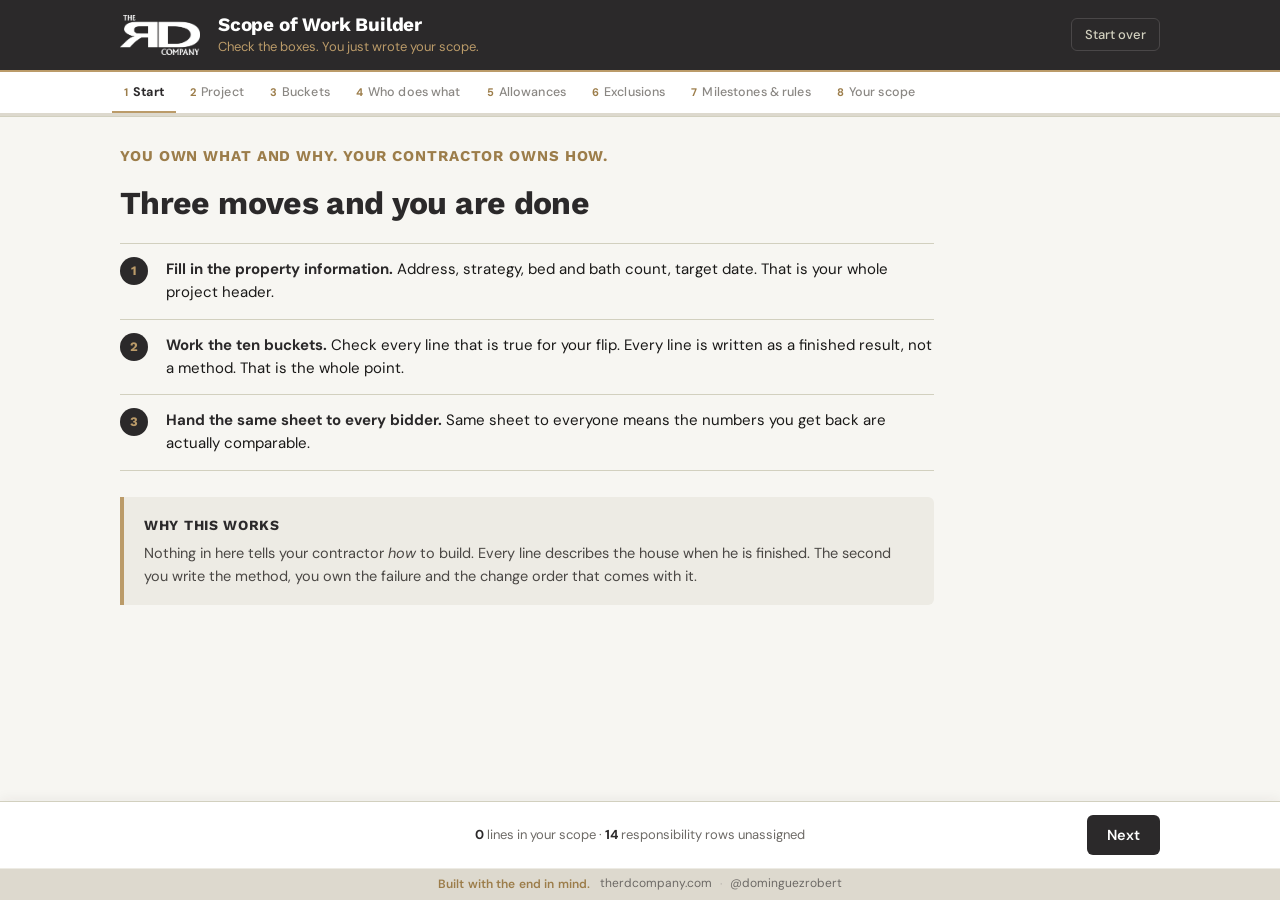
==== commit 6a0d36b5: "Remove all em dashes from SOW Builder and generated output" ====
--- a/standalone.html
+++ b/standalone.html
@@ -3,7 +3,7 @@
 <head>
 <meta charset="utf-8">
 <meta name="viewport" content="width=device-width, initial-scale=1">
-<title>Scope of Work Builder — RD Contracting Solutions</title>
+<title>Scope of Work Builder | RD Contracting Solutions</title>
 <meta name="description" content="Check the boxes. You just wrote your scope of work. A pocket tool for real estate investors from Robert Dominguez, RD Contracting Solutions, LLC.">
 <link rel="icon" href="[data-uri]">
 <link rel="preconnect" href="https://fonts.googleapis.com">
@@ -432,6 +432,70 @@
 }
 .output .respout li.na em,#printdoc .respout li.na em{color:#A12C7B}
 
+/* Final review page only: quieter hierarchy and separated line-item details.
+   The wizard, print document, and plain-text exports are unchanged. */
+.output{padding:38px 42px;box-shadow:0 3px 14px rgba(43,41,42,.04)}
+.output h3{
+  margin:44px 0 20px;padding:0;background:transparent;border-radius:0;
+  color:var(--slate);font-size:20px;text-transform:none;letter-spacing:-.02em;
+}
+.output h3:first-child{margin-top:0}
+.output h4{font-size:15px;line-height:1.45;letter-spacing:0;color:var(--slate)}
+.output p{font-size:14.5px;line-height:1.75;max-width:75ch}
+.output ul{border-top:1px solid var(--conc)}
+.output li{
+  padding:14px 12px;font-size:15px;line-height:1.7;border-bottom:1px solid var(--conc);
+  overflow-wrap:anywhere;
+}
+.output li::before{content:none}
+.output li:nth-child(even){background:#faf9f6}
+.output .scope-category{margin:0 0 26px;border:1px solid var(--mortar);border-radius:6px;overflow:hidden}
+.output .scope-category h4{margin:0;padding:14px 16px;background:var(--conc)}
+.output .scope-category ul{border-top:0}
+.output .scope-category li{padding:13px 16px}
+.output .scope-category li:last-child{border-bottom:0}
+.output .meta{gap:18px 28px;padding:20px;background:#faf9f6;border-radius:6px}
+.output .meta div{padding:0;border:0;line-height:1.65;overflow-wrap:anywhere}
+.output .meta b{font-size:11px;margin-bottom:5px}
+.output .scope-definition{color:#625e59;margin-bottom:22px}
+.output .respout li{align-items:flex-start;gap:20px;padding:16px 12px}
+.output .respout li::before{content:none}
+.output .respout li span{flex:1;min-width:0}
+.output .respout li em{
+  padding:4px 8px;background:var(--conc);border-radius:4px;font-size:11px;
+  color:var(--slate);letter-spacing:0;line-height:1.5;
+}
+.output .scope-allowance,.output .scope-milestone{
+  border:1px solid var(--mortar);border-radius:6px;padding:20px;margin-bottom:16px;
+  overflow-wrap:anywhere;
+}
+.output .scope-card-top{display:flex;align-items:flex-start;justify-content:space-between;gap:18px}
+.output .scope-card-top h4{margin:0;flex:1}
+.output .scope-amount,.output .scope-percent{font-family:var(--f-head);font-size:18px;font-weight:700;color:var(--slate);white-space:nowrap}
+.output .scope-facts{display:grid;grid-template-columns:1fr 1fr;gap:18px 24px;margin-top:18px}
+.output .scope-includes{grid-column:1/-1}
+.output .scope-facts dt{font-size:11px;text-transform:uppercase;letter-spacing:.04em;color:#6d6a66;margin-bottom:4px;font-weight:600}
+.output .scope-facts dd{font-size:14.5px;line-height:1.6;margin:0}
+.output .scope-terms{background:#faf9f6;padding:18px 20px;border-radius:6px;margin-top:20px}
+.output .scope-terms p+p{margin-top:14px}
+.output .scope-milestone p{margin-top:12px;color:#625e59}
+.output .empty{padding:14px 0;color:#6d6a66}
+@media(max-width:720px){
+  .output{padding:24px 16px}
+  .output h3{font-size:19px;margin-top:34px}
+  .output .meta{padding:16px;gap:16px}
+  .output li{font-size:14px;padding:13px 10px}
+  .output .scope-category li{padding:13px 14px}
+  .output .scope-card-top{flex-wrap:wrap;gap:10px}
+  .output .scope-card-top h4{flex-basis:100%}
+  .output .scope-facts{grid-template-columns:1fr;gap:14px}
+  .output .scope-allowance,.output .scope-milestone{padding:16px}
+  .output .respout li{flex-direction:column;gap:8px;padding:14px 10px}
+  .output .respout li em{margin-left:0}
+  .output .scope-terms{padding:16px}
+  .output .scope-amount,.output .scope-percent{white-space:normal}
+}
+
 </style>
 </head>
 <body>
@@ -462,12 +526,12 @@
       <h2>Three moves and you are done</h2>
       <ol class="howto">
         <li><strong>Fill in the property information.</strong> Address, strategy, bed and bath count, target date. That is your whole project header.</li>
-        <li><strong>Work the ten buckets.</strong> Check every line that is true for your flip. Every line is written as a finished result, not a method — that is the whole point.</li>
+        <li><strong>Work the ten buckets.</strong> Check every line that is true for your flip. Every line is written as a finished result, not a method. That is the whole point.</li>
         <li><strong>Hand the same sheet to every bidder.</strong> Same sheet to everyone means the numbers you get back are actually comparable.</li>
       </ol>
       <div class="warnbox">
         <h3>Why this works</h3>
-        <p>Nothing in here tells your contractor <em>how</em> to build. Every line describes the house when he is finished. The second you write the method, you own the failure — and the change order that comes with it.</p>
+        <p>Nothing in here tells your contractor <em>how</em> to build. Every line describes the house when he is finished. The second you write the method, you own the failure and the change order that comes with it.</p>
       </div>
     </div>
   </section>
@@ -523,7 +587,7 @@
   <!-- STEP 7 -->
   <section class="step" data-step="7">
     <h2 class="stitle">Your scope of work</h2>
-    <p class="sub">This is what you built. Print it, copy it, or download it — then send the same one to every bidder.</p>
+    <p class="sub">This is what you built. Print it, copy it, or download it, then send the same one to every bidder.</p>
     <div class="actions">
       <button class="primary" id="btn-print" type="button" data-testid="button-print">Print / Save as PDF</button>
       <button class="secondary" id="btn-copy" type="button" data-testid="button-copy">Copy text</button>
@@ -585,7 +649,7 @@
       "options": [
         "Flip / resale",
         "Rental hold",
-        "BRRRR — refinance and hold",
+        "BRRRR: refinance and hold",
         "Owner occupy",
         "Wholesale / assign"
       ]
@@ -659,7 +723,7 @@
     },
     {
       "n": 3,
-      "name": "MEPs — Mechanical / Electrical / Plumbing",
+      "name": "MEPs: Mechanical / Electrical / Plumbing",
       "hint": "State the required pass: inspected and approved to final.",
       "lines": [
         "Electrical service and panel are adequate for the finished house and pass inspection",
@@ -690,7 +754,7 @@
     {
       "n": 4,
       "name": "Framing, Insulation & Drywall",
-      "hint": "State the finish level and the result — level, square, ready for paint.",
+      "hint": "State the finish level and the result: level, square, ready for paint.",
       "lines": [
         "All structural repairs are engineered where required and the stamped plan is delivered",
         "Floor system is level, solid, and free of bounce and squeaks",
@@ -736,7 +800,7 @@
     {
       "n": 6,
       "name": "Baths",
-      "hint": "State the finished result according to the finish schedules. The RD standard is— plumber furnishes valves and the water heater, Owner furnishes toilets, vanities, mirrors, and faucets.",
+      "hint": "State the finished result according to the finish schedules. The RD standard is: plumber furnishes valves and the water heater, Owner furnishes toilets, vanities, mirrors, and faucets.",
       "lines": [
         "Every bath is fully functional with hot water, working drains, and no leaks",
         "Shower and tub areas are waterproofed and pass a water test before tile",
@@ -929,9 +993,9 @@
   "rules": {
     "hint": "The rules that stop most of the bleeding. Check the ones going in your scope. These are the RD Contractor Communication Code, written down.",
     "lines": [
-      "Clear scope of work first — written, signed, and dated before anyone swings a hammer",
+      "Clear scope of work first: written, signed, and dated before anyone swings a hammer",
       "One point of contact on each side. Nobody else gives direction.",
-      "Update meetings are pre-scheduled — daily, weekly, or by milestone. Pick one and hold it.",
+      "Update meetings are pre-scheduled: daily, weekly, or by milestone. Pick one and hold it.",
       "Every change order is written and signed by both parties before the work starts. No verbal agreements. Ever.",
       "Payment only on work completed and in place. Never front-loaded.",
       "Minimum 15 days between draw requests",
@@ -948,7 +1012,7 @@
 
 </script>
 <script>
-/* RD Scope of Work Builder — no storage, no backend, no dependencies. */
+/* RD Scope of Work Builder: no storage, no backend, no dependencies. */
 (function () {
   'use strict';
 
@@ -1316,7 +1380,7 @@
       var readiness = {
         'Flip / resale': 'Resale-ready closeout',
         'Rental hold': 'Rental-ready closeout',
-        'BRRRR — refinance and hold': 'Rental-ready rehab closeout; work documentation delivered for refinance review',
+        'BRRRR: refinance and hold': 'Rental-ready rehab closeout; work documentation delivered for refinance review',
         'Owner occupy': 'Owner move-in closeout'
       };
       if (readiness[strategy]) { g.label = readiness[strategy] + ': ' + base.label; }
@@ -1438,7 +1502,7 @@
     n.querySelector('b').textContent = rounded + '%';
     n.classList.toggle('bad', rounded > 100);
     n.querySelector('span').textContent = rounded > 100
-      ? 'Over 100 percent — fix before you send this'
+      ? 'Over 100 percent: fix before you send this'
       : 'Draw percentages assigned';
   }
 
@@ -1460,7 +1524,7 @@
     C.allowances.items.forEach(function (item, ai) {
       var a = S.allow[ai];
       if (!a || !a.on) { return; }
-      lines.push(item + (a.amt.trim() ? ' — $' + a.amt.trim() : ' — amount not set') +
+      lines.push(item + (a.amt.trim() ? ': $' + a.amt.trim() : ': amount not set') +
         '; includes: ' + ((a.covers || '').trim() || item) +
         '; selection deadline: ' + (a.deadline || 'NOT SET') +
         '; needed on site by: ' + (a.needed || 'NOT SET'));
@@ -1473,14 +1537,44 @@
     for (var i = 0; i < drawCount; i++) {
       var g = S.gates[i];
       if (!g || !g.on) { continue; }
-      lines.push('D' + (i + 1) + ' — ' + (g.categories.length ? categorySummary(g) : 'CATEGORIES NOT SET') +
+      lines.push('D' + (i + 1) + ': ' + (g.categories.length ? categorySummary(g) : 'CATEGORIES NOT SET') +
         ': ' + (g.label.trim() || 'COMPLETION REQUIREMENT NOT SET') +
         (g.pct ? ' (' + g.pct + '%)' : ' (PERCENTAGE NOT SET)'));
     }
     return lines;
   }
 
-  function buildHTML() {
+  // Screen-only presentation. Print and plain-text output retain their layout.
+  function allowanceCards() {
+    var h = '';
+    C.allowances.items.forEach(function (item, ai) {
+      var a = S.allow[ai];
+      if (!a || !a.on) { return; }
+      h += '<article class="scope-allowance">' +
+        '<div class="scope-card-top"><h4>' + esc(item) + '</h4><b class="scope-amount">' +
+        esc(a.amt.trim() ? '$' + a.amt.trim() : 'Amount not set') + '</b></div>' +
+        '<dl class="scope-facts"><div class="scope-includes"><dt>Includes</dt><dd>' +
+        esc((a.covers || '').trim() || item) + '</dd></div>' +
+        '<div><dt>Selection deadline</dt><dd>' + esc(a.deadline || 'NOT SET') + '</dd></div>' +
+        '<div><dt>Needed on site by</dt><dd>' + esc(a.needed || 'NOT SET') + '</dd></div></dl></article>';
+    });
+    return h || ul([]);
+  }
+
+  function milestoneCards() {
+    var h = '';
+    for (var i = 0; i < drawCount; i++) {
+      var g = S.gates[i];
+      if (!g || !g.on) { continue; }
+      h += '<article class="scope-milestone"><div class="scope-card-top"><h4>D' + (i + 1) + ': ' +
+        esc(g.categories.length ? categorySummary(g) : 'CATEGORIES NOT SET') +
+        '</h4><b class="scope-percent">' + esc(g.pct ? g.pct + '%' : 'PERCENTAGE NOT SET') +
+        '</b></div><p>' + esc(g.label.trim() || 'COMPLETION REQUIREMENT NOT SET') + '</p></article>';
+    }
+    return h || ul([]);
+  }
+
+  function buildHTML(isPrint) {
     var h = '';
     var f = S.fields;
 
@@ -1503,25 +1597,29 @@
       picked = picked.concat(S.custom[bi] || []);
       if (!picked.length) { return; }
       any = true;
-      h += '<h4>' + bk.n + '. ' + esc(bk.name) + '</h4>' + ul(picked);
+      h += (isPrint ? '' : '<section class="scope-category">') +
+        '<h4>' + bk.n + '. ' + esc(bk.name) + '</h4>' + ul(picked) +
+        (isPrint ? '' : '</section>');
     });
     if (!any) { h += '<p class="empty">No scope lines checked yet.</p>'; }
 
     // responsibility
     var assigned = assignedResponsibilities();
     if (assigned.length) {
-      h += '<h3>Who does what</h3><p>' + esc(C.responsibility.definition) + '</p>';
+      h += '<h3>Who does what</h3><p' + (isPrint ? '' : ' class="scope-definition"') + '>' + esc(C.responsibility.definition) + '</p>';
       h += '<ul class="respout">' + assigned.map(function (r) {
-        return '<li>' + esc(r.item) + '<em>' + esc(r.who) + '</em></li>';
+        return '<li>' + (isPrint ? esc(r.item) : '<span>' + esc(r.item) + '</span>') + '<em>' + esc(r.who) + '</em></li>';
       }).join('') + '</ul>';
     }
 
     // allowances
     h += '<h3>Allowances</h3>';
     var alFull = allowanceLines();
-    h += ul(alFull);
+    h += isPrint ? ul(alFull) : allowanceCards();
     if (alFull.length) {
+      if (!isPrint) { h += '<div class="scope-terms">'; }
       h += C.allowances.terms.map(function (term) { return '<p>' + esc(term) + '</p>'; }).join('');
+      if (!isPrint) { h += '</div>'; }
     }
 
     // exclusions
@@ -1531,7 +1629,7 @@
     // gates
     h += '<h3>Milestones</h3>';
     var gl = milestoneLines();
-    h += ul(gl);
+    h += isPrint ? ul(gl) : milestoneCards();
 
     // rules
     h += '<h3>Rules</h3>';
@@ -1618,7 +1716,7 @@
       '<h1>Scope of Work</h1>' +
       '<p class="p-sub">' + esc((S.fields.address || '').trim() || 'Property address not entered') + '</p>' +
       '<p class="p-rulel">' + esc(B.rule) + '</p>' +
-      html;
+      buildHTML(true);
   }
 
   /* ------------------------------------------------------------ nav/tally */
